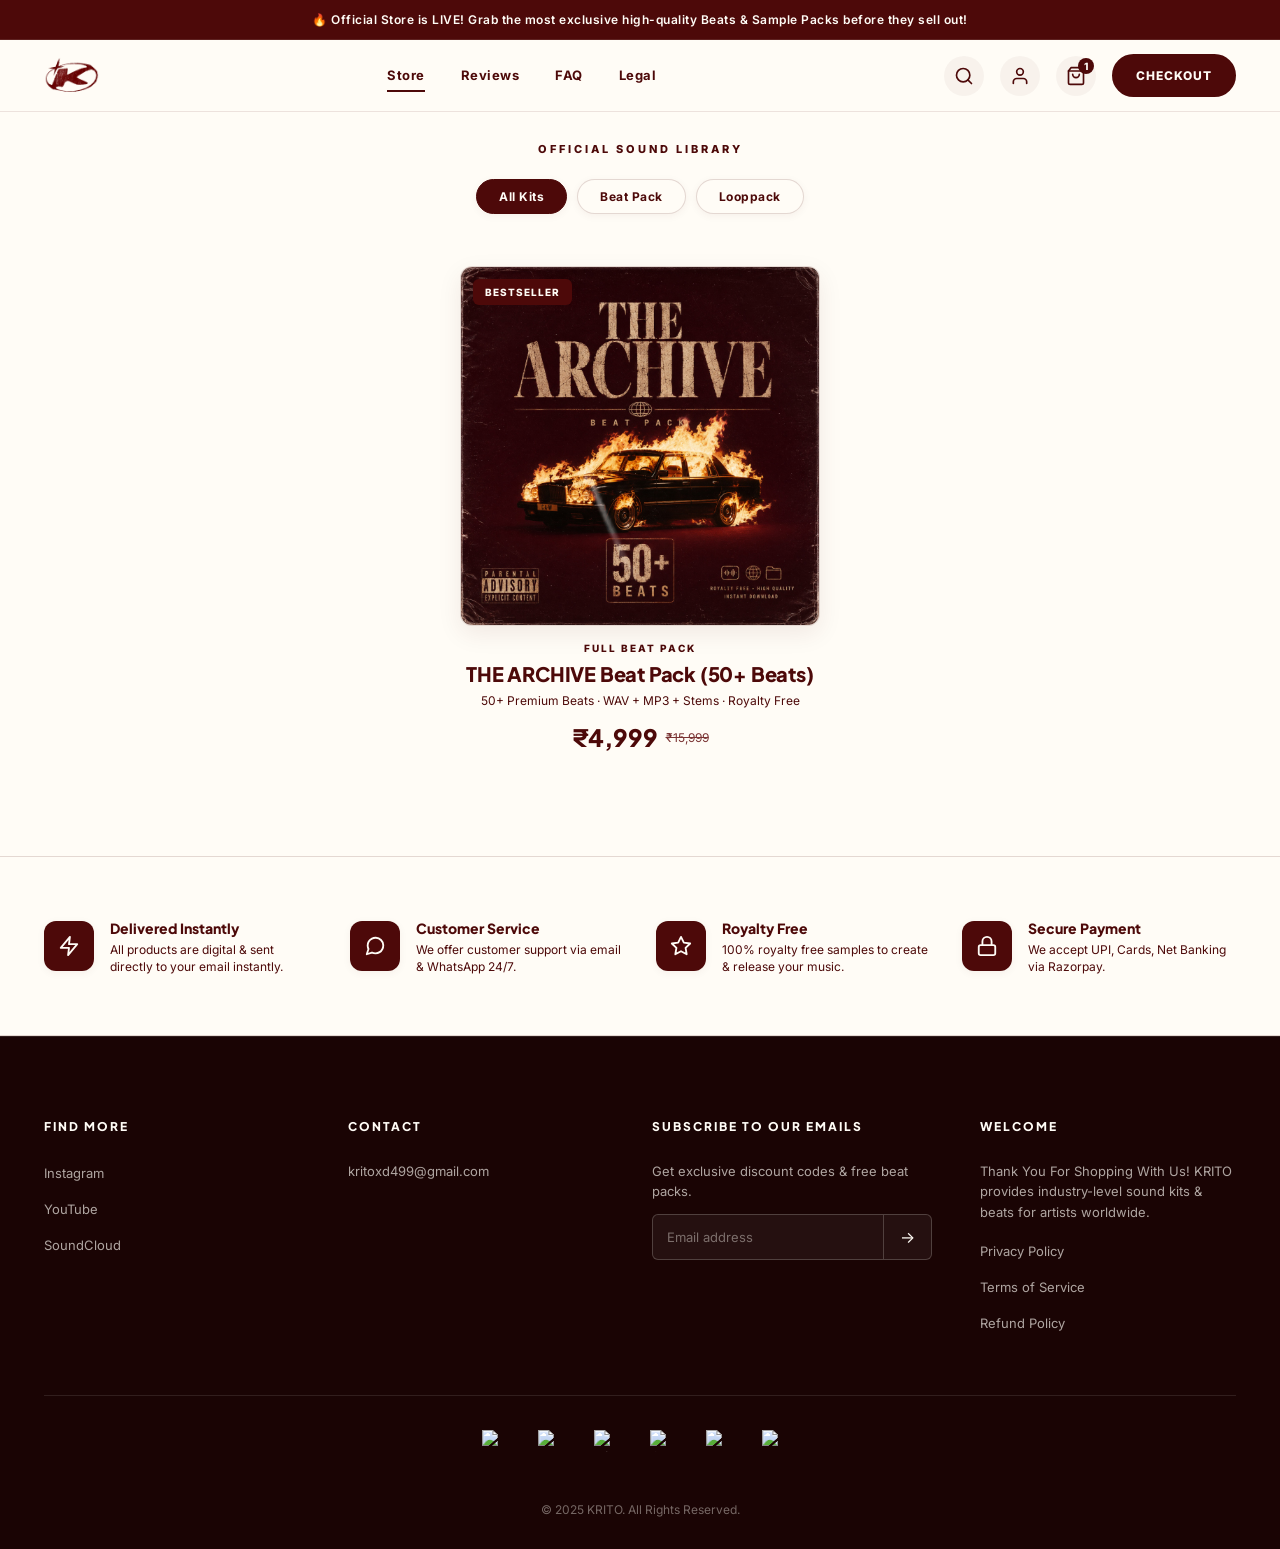
==== index.html @ 9d3ecb0d "fix" ====
﻿<!DOCTYPE html>
<html lang="en">
<head>
<meta charset="UTF-8">
<meta name="viewport" content="width=device-width, initial-scale=1.0">
<title>KRITO — Official Beat & Sample Pack Store</title>
<meta name="description" content="Official KRITO Beat Store. Premium beat bundles, Punjabi trap melody packs, Dholki percussion kits, and drill loops. Instant email delivery.">
<meta name="keywords" content="KRITO, beat store, beat pack, Punjabi trap pack, Dholki kit, drill loops, buy beats online">

<!-- Fonts: Playfair Display + Inter -->
<link rel="preconnect" href="https://fonts.googleapis.com">
<link rel="preconnect" href="https://fonts.gstatic.com" crossorigin>
<link href="https://fonts.googleapis.com/css2?family=Inter:wght@400;500;600;700;800&family=Plus+Jakarta+Sans:wght@400;500;600;700;800&display=swap" rel="stylesheet">

<link rel="icon" type="image/png" href="img/favicon.png">
<link rel="stylesheet" href="styles.css?v=prodpage1">
</head>
<body>



<!-- ANNOUNCEMENT BAR -->
<div class="announcement-bar">
  🔥 Official Store is LIVE! Grab the most exclusive high-quality Beats & Sample Packs before they sell out!
</div>

<!-- STORE HEADER / NAVBAR -->
<header class="store-header">
  <div class="container">
    <div class="header-inner">
      <a href="index.html" class="store-logo"><img src="img/logo.png" alt="KRITO Logo" style="height: 55px; width: auto; display: block;"></a>

      <nav class="store-nav">
        <a href="index.html" class="active">Store</a>
        <a href="reviews.html">Reviews</a>
        <a href="faq.html">FAQ</a>
        <a href="privacy-policy.html">Legal</a>
      </nav>

      <div class="header-actions">
        <a href="search.html" class="header-action-btn" title="Search Store">
          <svg width="20" height="20" viewBox="0 0 24 24" fill="none" stroke="currentColor" stroke-width="2" stroke-linecap="round" stroke-linejoin="round"><circle cx="11" cy="11" r="8"/><line x1="21" y1="21" x2="16.65" y2="16.65"/></svg>
        </a>
        <a href="reviews.html" class="header-action-btn" title="Account / Reviews">
          <svg width="20" height="20" viewBox="0 0 24 24" fill="none" stroke="currentColor" stroke-width="2" stroke-linecap="round" stroke-linejoin="round"><path d="M20 21v-2a4 4 0 0 0-4-4H8a4 4 0 0 0-4 4v2"/><circle cx="12" cy="7" r="4"/></svg>
        </a>
        <a href="index.html#BUY_LINK" class="header-action-btn" title="Cart">
          <svg width="20" height="20" viewBox="0 0 24 24" fill="none" stroke="currentColor" stroke-width="2" stroke-linecap="round" stroke-linejoin="round"><path d="M6 2L3 6v14a2 2 0 0 0 2 2h14a2 2 0 0 0 2-2V6l-3-4z"/><line x1="3" y1="6" x2="21" y2="6"/><path d="M16 10a4 4 0 0 1-8 0"/></svg>
          <span class="cart-count">1</span>
        </a>
        <a href="checkout.html" class="btn-checkout">Checkout</a>
      </div>

      <div class="hamburger" id="hamburgerBtn">
        <span></span><span></span><span></span>
      </div>
    </div>
  </div>
</header>

<!-- MOBILE MENU -->
<div class="mobile-overlay" id="mobileOverlay"></div>
<div class="mobile-menu" id="mobileMenu">
  <a href="index.html">Store</a>
  <a href="reviews.html">Reviews</a>
  <a href="faq.html">FAQ</a>
  <a href="privacy-policy.html">Legal</a>
  <a href="index.html#BUY_LINK" class="btn-checkout" style="display:inline-block;margin-top:20px;text-align:center;">Checkout</a>
</div>

<!-- STORE HERO BANNER -->
<section class="store-hero">
  <div class="container">
    <span class="hero-tag">Official Sound Library</span>

    <!-- Category Filter Pills -->
    <div class="filter-pills">
      <button class="pill-btn active" onclick="filterCategory('all')">All Kits</button>
      <button class="pill-btn" onclick="filterCategory('bundles')">Beat Pack</button>
      <button class="pill-btn" onclick="filterCategory('trap')">Looppack</button>
    </div>
  </div>
</section>

<!-- PRODUCT STORE GRID -->
<section class="store-section">
  <div class="container">
    <div class="product-grid" id="productGrid" style="display:flex; justify-content:center;">

      <!-- PRODUCT 1 (THE ARCHIVE BEAT PACK ONLY) -->
      <div class="product-card" data-cat="bundles" onclick="window.location.href='product.html?id=p1'" style="max-width: 360px; width: 100%;">
        <div class="card-image-wrap">
          <img src="img/beats/beat-b1.png?v=archive1" alt="THE ARCHIVE Beat Pack (50+ Beats)" width="360" height="360">
          <span class="card-badge">BESTSELLER</span>
          <div class="card-overlay">
            <a href="product.html?id=p1" class="btn-quick-buy">View Pack — ₹4,999</a>
          </div>
        </div>
        <div class="card-content">
          <span class="card-genre">Full Beat Pack</span>
          <h3 class="card-title" style="font-size: 1.25rem;">THE ARCHIVE Beat Pack (50+ Beats)</h3>
          <div class="card-meta">50+ Premium Beats · WAV + MP3 + Stems · Royalty Free</div>
          <div class="card-footer">
            <div class="card-price">
              <span class="price-now" style="font-size: 1.5rem;">₹4,999</span>
              <span class="price-old">₹15,999</span>
            </div>
          </div>
        </div>
      </div>

    </div>
  </div>
</section>

<!-- TRUST SIGNALS BAR -->
<section class="trust-bar">
  <div class="container">
    <div class="trust-grid">
      <div class="trust-card">
        <div class="trust-icon-box">
          <svg width="22" height="22" viewBox="0 0 24 24" fill="none" stroke="currentColor" stroke-width="2" stroke-linecap="round" stroke-linejoin="round"><path d="M13 2L3 14h9l-1 8 10-12h-9l1-8z"/></svg>
        </div>
        <div class="trust-info">
          <h4>Delivered Instantly</h4>
          <p>All products are digital &amp; sent directly to your email instantly.</p>
        </div>
      </div>

      <div class="trust-card">
        <div class="trust-icon-box">
          <svg width="22" height="22" viewBox="0 0 24 24" fill="none" stroke="currentColor" stroke-width="2" stroke-linecap="round" stroke-linejoin="round"><path d="M21 11.5a8.38 8.38 0 0 1-.9 3.8 8.5 8.5 0 0 1-7.6 4.7 8.38 8.38 0 0 1-3.8-.9L3 21l1.9-5.7a8.38 8.38 0 0 1-.9-3.8 8.5 8.5 0 0 1 4.7-7.6 8.38 8.38 0 0 1 3.8-.9h.5a8.48 8.48 0 0 1 8 8v.5z"/></svg>
        </div>
        <div class="trust-info">
          <h4>Customer Service</h4>
          <p>We offer customer support via email &amp; WhatsApp 24/7.</p>
        </div>
      </div>

      <div class="trust-card">
        <div class="trust-icon-box">
          <svg width="22" height="22" viewBox="0 0 24 24" fill="none" stroke="currentColor" stroke-width="2" stroke-linecap="round" stroke-linejoin="round"><polygon points="12 2 15.09 8.26 22 9.27 17 14.14 18.18 21.02 12 17.77 5.82 21.02 7 14.14 2 9.27 8.91 8.26 12 2"/></svg>
        </div>
        <div class="trust-info">
          <h4>Royalty Free</h4>
          <p>100% royalty free samples to create &amp; release your music.</p>
        </div>
      </div>

      <div class="trust-card">
        <div class="trust-icon-box">
          <svg width="22" height="22" viewBox="0 0 24 24" fill="none" stroke="currentColor" stroke-width="2" stroke-linecap="round" stroke-linejoin="round"><rect x="3" y="11" width="18" height="11" rx="2" ry="2"/><path d="M7 11V7a5 5 0 0 1 10 0v4"/></svg>
        </div>
        <div class="trust-info">
          <h4>Secure Payment</h4>
          <p>We accept UPI, Cards, Net Banking via Razorpay.</p>
        </div>
      </div>
    </div>
  </div>
</section>

<!-- STORE FOOTER -->
<footer class="store-footer">
  <div class="container">
    <div class="footer-columns">
      
      <!-- COL 1: FIND MORE -->
      <div class="footer-col">
        <h4 class="footer-col-title">FIND MORE</h4>
        <ul>
          <li><a href="https://www.instagram.com/krito.mp3/" target="_blank" rel="noopener">Instagram</a></li>
          <li><a href="https://www.youtube.com/@prodkrito" target="_blank" rel="noopener">YouTube</a></li>
          <li><a href="https://soundcloud.com/kritobeats1313" target="_blank" rel="noopener">SoundCloud</a></li>
        </ul>
      </div>

      <!-- COL 2: CONTACT -->
      <div class="footer-col">
        <h4 class="footer-col-title">CONTACT</h4>
        <p class="footer-text"><a href="mailto:kritoxd499@gmail.com">kritoxd499@gmail.com</a></p>
      </div>

      <!-- COL 3: SUBSCRIBE TO OUR EMAILS -->
      <div class="footer-col">
        <h4 class="footer-col-title">SUBSCRIBE TO OUR EMAILS</h4>
        <p class="footer-text" style="margin-bottom:12px;">Get exclusive discount codes &amp; free beat packs.</p>
        <form onsubmit="alert('Thank you for subscribing!'); return false;">
          <div class="footer-newsletter-box">
            <input type="email" placeholder="Email address" required>
            <button type="submit">→</button>
          </div>
        </form>
      </div>

      <!-- COL 4: WELCOME -->
      <div class="footer-col">
        <h4 class="footer-col-title">WELCOME</h4>
        <p class="footer-text" style="margin-bottom:16px;">Thank You For Shopping With Us! KRITO provides industry-level sound kits &amp; beats for artists worldwide.</p>
        <ul>
          <li><a href="privacy-policy.html">Privacy Policy</a></li>
          <li><a href="terms.html">Terms of Service</a></li>
          <li><a href="refund-policy.html">Refund Policy</a></li>
        </ul>
      </div>

    </div>

    <!-- BOTTOM BAR -->
    <div class="footer-bottom-bar">
            <div class="payment-badges">
        <img src="https://upload.wikimedia.org/wikipedia/commons/f/fa/American_Express_logo_%282018%29.svg" alt="Amex" class="pay-icon">
        <img src="https://upload.wikimedia.org/wikipedia/commons/b/b0/Apple_Pay_logo.svg" alt="Apple Pay" class="pay-icon">
        <img src="https://upload.wikimedia.org/wikipedia/commons/5/57/Discover_Card_logo.svg" alt="Discover" class="pay-icon">
        <img src="https://upload.wikimedia.org/wikipedia/commons/f/f2/Google_Pay_Logo.svg" alt="Google Pay" class="pay-icon">
        <img src="https://upload.wikimedia.org/wikipedia/commons/2/2a/Mastercard-logo.svg" alt="Mastercard" class="pay-icon">
        <img src="https://upload.wikimedia.org/wikipedia/commons/b/b5/PayPal.svg" alt="PayPal" class="pay-icon">
      </div>
      <p class="footer-copyright">&copy; 2025 KRITO. All Rights Reserved.</p>
    </div>
  </div>
</footer>

<script>


// Category Filtering
function filterCategory(cat) {
  var btns = document.querySelectorAll('.pill-btn');
  btns.forEach(function(b) { b.classList.remove('active'); });
  event.target.classList.add('active');

  var cards = document.querySelectorAll('.product-card');
  cards.forEach(function(card) {
    if (cat === 'all' || card.getAttribute('data-cat') === cat) {
      card.style.display = 'flex';
    } else {
      card.style.display = 'none';
    }
  });
}

// Mobile menu
var hbg = document.getElementById('hamburgerBtn');
var menu = document.getElementById('mobileMenu');
var overlay = document.getElementById('mobileOverlay');
function closeMenu() {
  if (hbg) hbg.classList.remove('open');
  if (menu) menu.classList.remove('show');
  if (overlay) overlay.classList.remove('show');
}
if (hbg) hbg.addEventListener('click', function() {
  hbg.classList.toggle('open');
  if (menu) menu.classList.toggle('show');
  if (overlay) overlay.classList.toggle('show');
});
if (overlay) overlay.addEventListener('click', closeMenu);
document.querySelectorAll('.mobile-menu a').forEach(function(a) { a.addEventListener('click', closeMenu); });
</script>

<!-- GLOBAL AMAZON/SHOPIFY SLIDE-OVER CART DRAWER -->
<div class="cart-drawer-backdrop" id="cartDrawerBackdrop" onclick="closeCartDrawer(event)">
  <div class="cart-drawer-panel" onclick="event.stopPropagation()">
    
    <!-- HEADER -->
    <div class="cart-drawer-header">
      <div class="cart-drawer-title">
        <span>Your Shopping Cart</span>
        <span class="cart-drawer-count-badge" id="cartDrawerBadge">1 item</span>
      </div>
      <button class="cart-drawer-close-btn" onclick="closeCartDrawer()">&times;</button>
    </div>

    <!-- FREE SHIPPING PROGRESS BAR -->
    <div class="cart-free-shipping-bar">
      <span class="shipping-icon">⚡</span>
      <span>You qualify for <strong>FREE Instant Email Delivery</strong>!</span>
    </div>

    <!-- CART ITEMS LIST CONTAINER -->
    <div class="cart-drawer-body" id="cartDrawerItems">
      <!-- DYNAMICALLY RENDERED BY CART.JS -->
    </div>

    <!-- FOOTER WITH SUBTOTAL & CHECKOUT -->
    <div class="cart-drawer-footer">
      <div class="cart-subtotal-row">
        <span>Subtotal</span>
        <span class="cart-subtotal-price" id="cartDrawerSubtotal">₹4,999</span>
      </div>
      <p class="cart-tax-note">Taxes &amp; instant email download included at checkout.</p>
      
      <a href="checkout.html" class="btn-cart-drawer-checkout">
        <span>Proceed to Checkout</span>
        <span id="cartDrawerCheckoutTotal">₹4,999</span>
      </a>

      <button class="btn-cart-drawer-continue" onclick="closeCartDrawer()">Continue Shopping</button>
    </div>

  </div>
</div>

<!-- TOAST NOTIFICATION -->
<div class="cart-toast" id="cartToast">
  <div class="toast-content">
    <svg width="20" height="20" viewBox="0 0 24 24" fill="none" stroke="currentColor" stroke-width="2.5"><polyline points="20 6 9 17 4 12"/></svg>
    <div class="toast-text">
      <strong id="toastTitle">Added to Cart!</strong>
      <span id="toastSub">KRITO Ultimate Beat Bundle 2026</span>
    </div>
  </div>
</div>

<script src="cart.js"></script>

<!-- GLOBAL AMAZON/SONIX LIVE SEARCH OVERLAY MODAL -->
<div class="search-overlay-backdrop" id="searchOverlayBackdrop" onclick="closeSearchOverlay(event)">
  <div class="search-modal-container" onclick="event.stopPropagation()">
    
    <!-- SEARCH HEADER BAR -->
    <div class="search-modal-header">
      <div class="search-input-wrapper">
        <svg class="search-input-icon" width="22" height="22" viewBox="0 0 24 24" fill="none" stroke="currentColor" stroke-width="2.5"><circle cx="11" cy="11" r="8"/><path d="m21 21-4.35-4.35"/></svg>
        <input type="text" id="searchInputField" class="search-input-field" placeholder="Search beat bundles, melody loops, trap, drill, dholki..." oninput="performSearch(this.value)" autocomplete="off">
        <span class="search-kb-shortcut">ESC</span>
      </div>
      <button type="button" class="search-close-btn" onclick="closeSearchOverlay()">&times;</button>
    </div>

    <!-- POPULAR TRENDING SEARCH CHIPS -->
    <div class="search-trending-bar">
      <span class="trending-label">Popular Searches:</span>
      <div class="trending-chips">
        <button type="button" class="trending-chip" onclick="setSearchQuery('Bundle')">🔥 Ultimate Bundle</button>
        <button type="button" class="trending-chip" onclick="setSearchQuery('Trap')">Punjabi Trap</button>
        <button type="button" class="trending-chip" onclick="setSearchQuery('Dholki')">Desi Dholki</button>
        <button type="button" class="trending-chip" onclick="setSearchQuery('Drill')">Dark Drill</button>
        <button type="button" class="trending-chip" onclick="setSearchQuery('Vocal')">R&amp;B Vocals</button>
      </div>
    </div>

    <!-- RESULTS LIST CONTAINER -->
    <div class="search-modal-body">
      <div class="search-results-grid" id="searchResultsGrid">
        <!-- RENDERED BY SEARCH.JS -->
      </div>
    </div>

  </div>
</div>

<script src="search.js"></script>
</body>
</html>
---- styles.css ----
/* ============================================================
   KRITO STOREFRONT — Premium Cherry & Cream Design System
   Primary Palette:
   CHERRY: #4D0909
   CREAM:  #FFFCF6
   ============================================================ */

:root {
  --cherry: #4D0909;
  --cherry-dark: #330505;
  --cherry-deep: #1A0404;
  --cherry-medium: #6B1A1A;
  --cherry-light: #8B2C2C;
  --cherry-soft: rgba(77, 9, 9, 0.06);
  --cherry-border: rgba(77, 9, 9, 0.15);
  
  --cream: #FFFCF6;
  --cream-card: #FFFCF6;
  --cream-dark: #FFFCF6;
  --cream-darker: #FFFCF6;
  
  --text-main: #4D0909;
  --text-body: #4D0909;
  --text-sub: #4D0909;
  --text-muted: #7A3333;
  
  --border: rgba(77, 9, 9, 0.15);
  --border-light: rgba(77, 9, 9, 0.1);
  
  --success: #2D6A4F;
  --gold: #D4A853;
  
  --font-heading: 'Plus Jakarta Sans', -apple-system, BlinkMacSystemFont, sans-serif;
  --font-body: 'Inter', -apple-system, BlinkMacSystemFont, sans-serif;
  
  --transition: 0.3s cubic-bezier(0.4, 0, 0.2, 1);
  --shadow-sm: 0 2px 8px rgba(77, 9, 9, 0.05);
  --shadow-md: 0 8px 24px rgba(77, 9, 9, 0.08);
  --shadow-lg: 0 16px 40px rgba(77, 9, 9, 0.12);
  
  --radius-sm: 6px;
  --radius-md: 12px;
  --radius-lg: 20px;
}

/* Reset */
*, *::before, *::after {
  margin: 0;
  padding: 0;
  box-sizing: border-box;
}

html {
  scroll-behavior: smooth;
  -webkit-text-size-adjust: 100%;
}

body {
  background-color: var(--cream) !important;
  color: var(--text-body);
  font-family: var(--font-body);
  font-size: 15px;
  line-height: 1.6;
  overflow-x: hidden;
  -webkit-font-smoothing: antialiased;
}



a {
  text-decoration: none;
  color: inherit;
  transition: all var(--transition);
}

img {
  max-width: 100%;
  height: auto;
  display: block;
}

button {
  font-family: var(--font-body);
  cursor: pointer;
  border: none;
  background: none;
  color: inherit;
}

ul { list-style: none; }

::selection {
  background: var(--cherry);
  color: var(--cream);
}

::-webkit-scrollbar { width: 6px; }
::-webkit-scrollbar-track { background: var(--cream); }
::-webkit-scrollbar-thumb { background: var(--cherry); border-radius: 3px; }

/* Layout Container */
.container {
  max-width: 1240px;
  margin: 0 auto;
  padding: 0 24px;
}

.container-sm {
  max-width: 860px;
  margin: 0 auto;
  padding: 0 24px;
}

/* ============================================================
   ANNOUNCEMENT BAR (Cherry #4D0909)
   ============================================================ */
.announcement-bar {
  background: var(--cherry);
  color: var(--cream);
  text-align: center;
  padding: 10px 20px;
  font-size: 12px;
  font-weight: 600;
  letter-spacing: 0.5px;
  border-bottom: 1px solid rgba(255, 252, 246, 0.1);
}

.announcement-bar .code {
  background: rgba(255, 252, 246, 0.15);
  padding: 2px 8px;
  border-radius: 4px;
  font-weight: 800;
  letter-spacing: 1px;
}

/* ============================================================
   STORE HEADER / NAVBAR (Cream #FFFCF6)
   ============================================================ */
.store-header {
  position: sticky;
  top: 0;
  z-index: 1000;
  background: rgba(255, 252, 246, 0.94);
  backdrop-filter: blur(20px);
  -webkit-backdrop-filter: blur(20px);
  border-bottom: 1px solid var(--border-light);
  padding: 8px 0;
}

.header-inner {
  display: flex;
  align-items: center;
  justify-content: space-between;
}

.store-logo {
  font-family: var(--font-heading);
  font-size: 1.8rem;
  font-weight: 800;
  color: var(--cherry);
  letter-spacing: 2px;
  text-transform: none;
  display: flex;
  align-items: center;
  gap: 6px;
}

.store-logo .dot {
  width: 8px;
  height: 8px;
  border-radius: 50%;
  background: var(--cherry);
}

.store-nav {
  display: flex;
  align-items: center;
  gap: 36px;
}

.store-nav a {
  font-size: 13px;
  font-weight: 700;
  letter-spacing: 0.5px;
  color: var(--text-sub);
  position: relative;
  padding: 4px 0;
}

.store-nav a:hover,
.store-nav a.active {
  color: var(--cherry);
}

.store-nav a.active::after {
  content: '';
  position: absolute;
  bottom: -2px;
  left: 0;
  width: 100%;
  height: 2px;
  background: var(--cherry);
}

.header-actions {
  display: flex;
  align-items: center;
  gap: 16px;
}

.header-action-btn {
  width: 40px;
  height: 40px;
  border-radius: 50%;
  display: flex;
  align-items: center;
  justify-content: center;
  color: var(--cherry);
  transition: all var(--transition);
  position: relative;
  background: rgba(77, 9, 9, 0.04);
}

.header-action-btn:hover {
  background: var(--cherry);
  color: var(--cream);
}

.cart-count {
  position: absolute;
  top: 2px;
  right: 2px;
  background: var(--cherry);
  color: var(--cream);
  font-size: 10px;
  font-weight: 800;
  width: 16px;
  height: 16px;
  border-radius: 50%;
  display: flex;
  align-items: center;
  justify-content: center;
}

.btn-checkout {
  padding: 10px 22px;
  background: var(--cherry);
  color: var(--cream);
  font-size: 12px;
  font-weight: 800;
  letter-spacing: 1px;
  text-transform: uppercase;
  border-radius: 100px;
  border: 2px solid var(--cherry);
  transition: all var(--transition);
}

.btn-checkout:hover {
  background: transparent;
  color: var(--cherry);
}

/* Mobile hamburger */
.hamburger {
  display: none;
  flex-direction: column;
  gap: 5px;
  cursor: pointer;
}

.hamburger span {
  display: block;
  width: 22px;
  height: 2px;
  background: var(--cherry);
  border-radius: 2px;
}

/* Mobile menu */
.mobile-menu {
  position: fixed;
  top: 0;
  right: -100%;
  width: 280px;
  height: 100vh;
  background: var(--cream);
  border-left: 1px solid var(--border);
  z-index: 999;
  padding: 100px 32px;
  transition: right 0.4s cubic-bezier(0.16, 1, 0.3, 1);
}

.mobile-menu.show { right: 0; }

.mobile-menu a {
  display: block;
  font-family: var(--font-heading);
  font-size: 1.4rem;
  font-weight: 800;
  color: var(--cherry);
  margin-bottom: 24px;
}

.mobile-overlay {
  position: fixed;
  inset: 0;
  background: rgba(77, 9, 9, 0.25);
  backdrop-filter: blur(4px);
  z-index: 998;
  opacity: 0;
  visibility: hidden;
  transition: all var(--transition);
}

.mobile-overlay.show { opacity: 1; visibility: visible; }

/* ============================================================
   STORE HERO BANNER
   ============================================================ */
.store-hero {
  padding: 24px 0 12px;
  text-align: center;
  background: var(--cream);
  position: relative;
}

.hero-tag {
  display: inline-block;
  font-size: 11px;
  font-weight: 800;
  letter-spacing: 3px;
  text-transform: uppercase;
  color: var(--cherry);
  margin-bottom: 8px;
}

.store-hero h1 {
  font-family: var(--font-heading);
  font-size: clamp(2.4rem, 4.5vw, 3.6rem);
  font-weight: 800;
  color: var(--cherry);
  letter-spacing: -0.5px;
  margin-bottom: 14px;
}

.store-hero p {
  color: var(--text-sub);
  font-size: 16px;
  max-width: 520px;
  margin: 0 auto;
  line-height: 1.7;
}

/* Category Filter Pills */
.payment-badges {
  display: flex;
  gap: 12px;
  justify-content: center;
  flex-wrap: wrap;
  margin-bottom: 24px;
}
.pay-icon {
  height: 30px !important;
  width: 48px !important;
  max-width: 48px !important;
  max-height: 30px !important;
  background: var(--white) !important;
  padding: 4px 6px !important;
  border-radius: 5px !important;
  object-fit: contain !important;
  box-sizing: border-box !important;
  display: block !important;
}

.filter-pills {
  display: flex;
  align-items: center;
  justify-content: center;
  gap: 10px;
  flex-wrap: wrap;
  margin-top: 12px;
}

.pill-btn {
  padding: 9px 22px;
  border-radius: 100px;
  font-size: 12px;
  font-weight: 700;
  letter-spacing: 0.5px;
  color: var(--cherry);
  background: var(--cream);
  border: 1.5px solid var(--border);
  box-shadow: var(--shadow-sm);
  transition: all var(--transition);
}

.pill-btn:hover,
.pill-btn.active {
  color: var(--cream);
  background: var(--cherry);
  border-color: var(--cherry);
}

/* ============================================================
   MINIMALIST SQUARE PRODUCT STORE GRID (SONIX / VIKRAM PRO STYLE)
   ============================================================ */
.store-section {
  padding: 40px 0 100px;
  background: var(--cream);
}

.product-grid {
  display: grid;
  grid-template-columns: repeat(auto-fill, minmax(260px, 1fr));
  gap: 40px 28px;
}

/* Square Minimal Card without container boxes */
.product-card {
  background: transparent !important;
  border: none !important;
  box-shadow: none !important;
  border-radius: 0 !important;
  padding: 0 !important;
  display: flex;
  flex-direction: column;
  align-items: center;
  text-align: center;
  cursor: pointer;
  transition: transform var(--transition);
}

.product-card:hover {
  transform: translateY(-6px);
  border: none !important;
  box-shadow: none !important;
}

.card-image-wrap {
  position: relative;
  width: 100%;
  aspect-ratio: 1 / 1 !important;
  border-radius: 12px !important;
  overflow: hidden;
  box-shadow: 0 8px 24px rgba(77, 9, 9, 0.08);
  border: 1px solid var(--border);
  background: var(--cream-dark);
  margin-bottom: 14px;
}

.card-image-wrap img {
  width: 100%;
  height: 100%;
  object-fit: cover;
  transition: transform 0.5s cubic-bezier(0.16, 1, 0.3, 1);
}

.product-card:hover .card-image-wrap img {
  transform: scale(1.06);
}

.card-badge {
  position: absolute;
  top: 12px;
  left: 12px;
  background: var(--cherry);
  color: var(--cream);
  font-size: 10px;
  font-weight: 800;
  letter-spacing: 1px;
  text-transform: uppercase;
  padding: 5px 12px;
  border-radius: var(--radius-sm);
  z-index: 2;
  box-shadow: var(--shadow-sm);
}

.card-overlay {
  position: absolute;
  inset: 0;
  background: rgba(77, 9, 9, 0.65);
  backdrop-filter: blur(4px);
  display: flex;
  align-items: center;
  justify-content: center;
  opacity: 0;
  transition: opacity var(--transition);
  z-index: 3;
}

.product-card:hover .card-overlay {
  opacity: 1;
}

.btn-quick-buy {
  padding: 12px 24px;
  background: var(--cream);
  color: var(--cherry);
  font-size: 11px;
  font-weight: 800;
  letter-spacing: 1px;
  text-transform: uppercase;
  border-radius: 100px;
  box-shadow: var(--shadow-md);
  transition: transform var(--transition);
}

.btn-quick-buy:hover {
  transform: scale(1.05);
}

/* Card Text Content Centered Below Image */
.card-content {
  padding: 0 !important;
  background: transparent !important;
  display: flex;
  flex-direction: column;
  align-items: center;
  text-align: center;
  width: 100%;
}

.card-genre {
  font-size: 10px;
  font-weight: 800;
  letter-spacing: 2px;
  text-transform: uppercase;
  color: var(--cherry);
  margin-bottom: 4px;
}

.card-title {
  font-family: var(--font-heading);
  font-size: 16px;
  font-weight: 800;
  color: var(--text-body);
  line-height: 1.35;
  margin-bottom: 4px;
  text-align: center;
  letter-spacing: -0.2px;
}

.card-meta {
  font-size: 12px;
  color: var(--text-sub);
  margin-bottom: 8px;
  text-align: center;
}

.card-footer {
  margin-top: 0 !important;
  padding-top: 0 !important;
  border-top: none !important;
  display: flex;
  align-items: center;
  justify-content: center;
  width: 100%;
  background: transparent !important;
}

.card-price {
  display: flex;
  align-items: center;
  justify-content: center;
  gap: 8px;
}

.card-price .price-now {
  font-family: var(--font-heading);
  font-size: 1.25rem;
  font-weight: 800;
  color: var(--cherry);
}

.card-price .price-old {
  font-size: 12px;
  color: var(--text-muted);
  text-decoration: line-through;
}

.btn-card-buy {
  display: none !important;
}

/* ============================================================
   TRUST SIGNALS BAR (Cream Dark #F7EFDF)
   ============================================================ */
.trust-bar {
  padding: 60px 0;
  background: var(--cream-dark);
  border-top: 1px solid var(--border);
  border-bottom: 1px solid var(--border);
}

.trust-grid {
  display: grid;
  grid-template-columns: repeat(4, 1fr);
  gap: 32px;
}

.trust-card {
  display: flex;
  align-items: center;
  gap: 16px;
}

.trust-icon-box {
  width: 50px;
  height: 50px;
  border-radius: var(--radius-md);
  background: var(--cherry);
  color: var(--cream);
  display: flex;
  align-items: center;
  justify-content: center;
  flex-shrink: 0;
  box-shadow: var(--shadow-sm);
}

.trust-info h4 {
  font-family: var(--font-heading);
  font-size: 14px;
  font-weight: 800;
  color: var(--cherry);
  margin-bottom: 2px;
}

.trust-info p {
  font-size: 12px;
  color: var(--text-sub);
  line-height: 1.4;
}

/* ============================================================
   TESTIMONIALS SECTION (Used on reviews.html)
   ============================================================ */
.testimonials-section {
  padding: 80px 0;
  background: var(--cream);
}

.testimonial-grid {
  display: grid;
  grid-template-columns: repeat(auto-fill, minmax(320px, 1fr));
  gap: 28px;
}

.testimonial-card {
  background: var(--cream-card);
  border-radius: var(--radius-md);
  padding: 32px;
  border: 1px solid var(--border-light);
  box-shadow: var(--shadow-sm);
  transition: all var(--transition);
}

.testimonial-card:hover {
  transform: translateY(-6px);
  box-shadow: var(--shadow-lg);
  border-color: var(--border);
}

.testimonial-stars {
  color: var(--gold);
  font-size: 14px;
  letter-spacing: 2px;
  margin-bottom: 16px;
}

.testimonial-text {
  font-size: 14px;
  font-style: italic;
  color: var(--text-body);
  line-height: 1.8;
  margin-bottom: 24px;
}

.testimonial-author {
  display: flex;
  align-items: center;
  gap: 12px;
}

.testimonial-avatar {
  width: 44px;
  height: 44px;
  border-radius: 50%;
  overflow: hidden;
  flex-shrink: 0;
  border: 2px solid var(--border-light);
}

.testimonial-avatar img {
  width: 100%;
  height: 100%;
  object-fit: cover;
}

.testimonial-name {
  font-family: var(--font-heading);
  font-size: 14px;
  font-weight: 800;
  color: var(--cherry);
}

.testimonial-role {
  font-size: 12px;
  color: var(--text-muted);
}

/* ============================================================
   FAQ ACCORDION (Used on faq.html)
   ============================================================ */
.faq-section {
  padding: 80px 0;
  background: var(--cream);
}

.faq-list {
  max-width: 760px;
  margin: 0 auto;
  display: flex;
  flex-direction: column;
}

.faq-item {
  border-bottom: 1px solid var(--border);
}

.faq-question {
  width: 100%;
  display: flex;
  align-items: center;
  justify-content: space-between;
  gap: 16px;
  padding: 24px 0;
  font-family: var(--font-heading);
  font-size: 16px;
  font-weight: 800;
  color: var(--cherry);
  text-align: left;
  cursor: pointer;
  transition: color var(--transition);
}

.faq-question:hover {
  color: var(--cherry-medium);
}

.faq-icon {
  width: 28px;
  height: 28px;
  border-radius: 50%;
  border: 1.5px solid var(--border);
  display: flex;
  align-items: center;
  justify-content: center;
  flex-shrink: 0;
  transition: all var(--transition);
  color: var(--cherry);
}

.faq-item.open .faq-icon {
  background: var(--cherry);
  border-color: var(--cherry);
  color: var(--cream);
  transform: rotate(45deg);
}

.faq-answer {
  max-height: 0;
  overflow: hidden;
  transition: max-height 0.4s cubic-bezier(0.16, 1, 0.3, 1), padding 0.4s;
  padding: 0 0;
}

.faq-item.open .faq-answer {
  max-height: 300px;
  padding-bottom: 24px;
}

.faq-answer p {
  font-size: 14px;
  line-height: 1.8;
  color: var(--text-body);
}

/* ============================================================
   LEGAL PAGES STYLING
   ============================================================ */
.legal-page {
  padding: 120px 0 80px;
  min-height: 100vh;
  background: var(--cream);
}

.legal-page h1 {
  font-family: var(--font-heading);
  font-size: clamp(2.2rem, 4vw, 3.5rem);
  font-weight: 800;
  color: var(--cherry);
  margin-bottom: 8px;
}

.legal-page .last-updated {
  font-size: 13px;
  color: var(--text-muted);
  margin-bottom: 48px;
}

.legal-content h2 {
  font-family: var(--font-heading);
  font-size: 1.5rem;
  font-weight: 800;
  margin-top: 40px;
  margin-bottom: 16px;
  color: var(--cherry);
}

.legal-content h3 {
  font-family: var(--font-heading);
  font-size: 1.1rem;
  font-weight: 800;
  margin-top: 28px;
  margin-bottom: 12px;
  color: var(--cherry);
}

.legal-content p {
  margin-bottom: 16px;
  font-size: 15px;
  color: var(--text-body);
}

.legal-content ul {
  margin-bottom: 16px;
  padding-left: 24px;
}

.legal-content ul li {
  list-style: disc;
  font-size: 15px;
  color: var(--text-body);
  margin-bottom: 8px;
  line-height: 1.7;
}

.legal-content a {
  color: var(--cherry);
  text-decoration: underline;
  text-underline-offset: 2px;
}

/* ============================================================
   CTA BANNER (Cherry #4D0909)
   ============================================================ */
.cta-section {
  padding: 90px 0;
  background: var(--cherry);
  color: var(--cream);
  text-align: center;
}

.cta-section h2 {
  font-family: var(--font-heading);
  font-size: clamp(2rem, 4vw, 3.2rem);
  font-weight: 800;
  color: var(--cream);
  margin-bottom: 14px;
}

.cta-section p {
  color: rgba(255, 252, 246, 0.75);
  font-size: 16px;
  margin-bottom: 32px;
  max-width: 480px;
  margin-left: auto;
  margin-right: auto;
}

.btn-cta {
  display: inline-flex;
  align-items: center;
  gap: 10px;
  padding: 16px 38px;
  background: var(--cream);
  color: var(--cherry);
  font-size: 13px;
  font-weight: 800;
  letter-spacing: 1px;
  text-transform: uppercase;
  border-radius: 100px;
  transition: all var(--transition);
  box-shadow: var(--shadow-md);
}

.btn-cta:hover {
  background: var(--cream-card);
  transform: translateY(-2px);
  box-shadow: var(--shadow-lg);
}

/* ============================================================
   STORE FOOTER (Solid Cherry #4D0909 & Cream #FFFCF6)
   ============================================================ */
.store-footer {
  background: var(--cherry-deep);
  border-top: 1px solid rgba(255, 252, 246, 0.1);
  padding: 80px 0 30px;
  color: var(--cream);
}

.footer-columns {
  display: grid;
  grid-template-columns: repeat(4, 1fr);
  gap: 48px;
  padding-bottom: 60px;
  border-bottom: 1px solid rgba(255, 252, 246, 0.1);
}

.footer-col-title {
  font-family: var(--font-heading);
  font-size: 12px;
  font-weight: 800;
  letter-spacing: 2px;
  text-transform: uppercase;
  color: var(--cream);
  margin-bottom: 24px;
}

.footer-col ul {
  display: flex;
  flex-direction: column;
  gap: 12px;
}

.footer-col a {
  font-size: 13px;
  color: rgba(255, 252, 246, 0.65);
  transition: all var(--transition);
}

.footer-col a:hover {
  color: var(--cream);
  transform: translateX(4px);
  display: inline-block;
}

.footer-newsletter-box {
  display: flex;
  align-items: center;
  border: 1px solid rgba(255, 252, 246, 0.2);
  border-radius: var(--radius-sm);
  overflow: hidden;
  background: rgba(255, 252, 246, 0.05);
  margin-top: 8px;
}

.footer-newsletter-box input {
  flex: 1;
  padding: 12px 14px;
  background: transparent;
  border: none;
  color: var(--cream);
  font-size: 13px;
  font-family: var(--font-body);
  outline: none;
}

.footer-newsletter-box input::placeholder {
  color: rgba(255, 252, 246, 0.4);
}

.footer-newsletter-box button {
  padding: 12px 16px;
  background: transparent;
  color: var(--cream);
  font-size: 16px;
  border-left: 1px solid rgba(255, 252, 246, 0.2);
  transition: background var(--transition);
}

.footer-newsletter-box button:hover {
  background: var(--cherry-medium);
}

.footer-text {
  font-size: 13px;
  color: rgba(255, 252, 246, 0.65);
  line-height: 1.6;
}

/* Bottom Bar */
.footer-bottom-bar {
  padding-top: 30px;
  display: flex;
  flex-direction: column;
  align-items: center;
  gap: 20px;
}

.payment-badges {
  display: flex;
  align-items: center;
  gap: 8px;
}

.payment-badge {
  height: 24px;
  padding: 0 8px;
  background: var(--cream);
  border-radius: 3px;
  display: flex;
  align-items: center;
  justify-content: center;
  font-size: 9px;
  font-weight: 800;
  color: var(--cherry);
  letter-spacing: 0.5px;
}

.footer-copyright {
  font-size: 12px;
  color: rgba(255, 252, 246, 0.4);
}



/* ============================================================
   RESPONSIVE STYLES
   ============================================================ */
@media (max-width: 1024px) {
  .product-grid { grid-template-columns: repeat(3, 1fr); }
  .footer-columns { grid-template-columns: repeat(2, 1fr); gap: 40px; }
  .trust-grid { grid-template-columns: repeat(2, 1fr); }
}

@media (max-width: 768px) {
  .store-nav, .header-actions .btn-checkout { display: none; }
  .hamburger { display: flex; }
  .product-grid { grid-template-columns: repeat(2, 1fr); gap: 24px 16px; }
  .card-title { font-size: 14px; }
  .trust-grid { grid-template-columns: 1fr; gap: 24px; }
  .footer-columns { grid-template-columns: 1fr; gap: 32px; }
}

@media (max-width: 480px) {
  .product-grid { grid-template-columns: 1fr; }
  .cart-drawer-panel { max-width: 100%; }
}

/* ============================================================
   GLOBAL AMAZON / SHOPIFY SLIDE-OVER CART DRAWER & TOAST
   ============================================================ */
.cart-drawer-backdrop {
  position: fixed;
  inset: 0;
  background: rgba(26, 4, 4, 0.45);
  backdrop-filter: blur(8px);
  -webkit-backdrop-filter: blur(8px);
  z-index: 10000;
  opacity: 0;
  visibility: hidden;
  transition: all 0.35s cubic-bezier(0.16, 1, 0.3, 1);
}

.cart-drawer-backdrop.show {
  opacity: 1;
  visibility: visible;
}

.cart-drawer-panel {
  position: absolute;
  top: 0;
  right: -480px;
  width: 100%;
  max-width: 440px;
  height: 100vh;
  background: var(--cream);
  box-shadow: -10px 0 40px rgba(77, 9, 9, 0.15);
  display: flex;
  flex-direction: column;
  transition: right 0.4s cubic-bezier(0.16, 1, 0.3, 1);
}

.cart-drawer-backdrop.show .cart-drawer-panel {
  right: 0;
}

.cart-drawer-header {
  padding: 22px 28px;
  background: var(--cream-card);
  border-bottom: 1px solid var(--border-light);
  display: flex;
  align-items: center;
  justify-content: space-between;
}

.cart-drawer-title {
  font-family: var(--font-heading);
  font-size: 1.2rem;
  font-weight: 800;
  color: var(--cherry);
  display: flex;
  align-items: center;
  gap: 10px;
}

.cart-drawer-count-badge {
  background: var(--cherry-soft);
  color: var(--cherry);
  font-size: 12px;
  font-weight: 800;
  padding: 2px 10px;
  border-radius: 100px;
  border: 1px solid var(--cherry-border);
}

.cart-drawer-close-btn {
  font-size: 26px;
  color: var(--cherry);
  width: 36px;
  height: 36px;
  border-radius: 50%;
  display: flex;
  align-items: center;
  justify-content: center;
  transition: background var(--transition);
}

.cart-drawer-close-btn:hover {
  background: var(--cherry-soft);
}

.cart-free-shipping-bar {
  background: var(--cream-dark);
  border-bottom: 1px solid var(--border);
  padding: 10px 28px;
  font-size: 12px;
  color: var(--text-body);
  display: flex;
  align-items: center;
  gap: 8px;
}

.cart-drawer-body {
  flex: 1;
  overflow-y: auto;
  padding: 24px 28px;
}

.cart-drawer-item-row {
  display: flex;
  gap: 16px;
  padding-bottom: 20px;
  margin-bottom: 20px;
  border-bottom: 1px solid var(--border-light);
  align-items: flex-start;
}

.cart-item-thumb {
  width: 72px;
  height: 72px;
  border-radius: var(--radius-md);
  overflow: hidden;
  border: 1px solid var(--border);
  flex-shrink: 0;
  background: var(--cream-dark);
}

.cart-item-thumb img {
  width: 100%;
  height: 100%;
  object-fit: cover;
}

.cart-item-details {
  flex: 1;
}

.cart-item-genre {
  font-size: 10px;
  font-weight: 800;
  letter-spacing: 1.5px;
  text-transform: uppercase;
  color: var(--cherry);
}

.cart-item-title {
  font-family: var(--font-heading);
  font-size: 14px;
  font-weight: 800;
  color: var(--text-body);
  line-height: 1.3;
  margin: 2px 0 4px;
}

.cart-item-specs {
  font-size: 11px;
  color: var(--text-sub);
  margin-bottom: 10px;
}

.cart-item-controls {
  display: flex;
  align-items: center;
  gap: 14px;
}

.qty-selector {
  display: inline-flex;
  align-items: center;
  border: 1px solid var(--border);
  border-radius: 100px;
  overflow: hidden;
  background: var(--cream-card);
}

.qty-btn {
  width: 28px;
  height: 28px;
  display: flex;
  align-items: center;
  justify-content: center;
  font-size: 14px;
  font-weight: 800;
  color: var(--cherry);
  transition: background var(--transition);
}

.qty-btn:hover {
  background: var(--cherry-soft);
}

.qty-num {
  font-size: 12px;
  font-weight: 800;
  padding: 0 10px;
  color: var(--cherry);
}

.btn-remove-item {
  font-size: 11px;
  color: var(--text-muted);
  text-decoration: underline;
  cursor: pointer;
  transition: color var(--transition);
}

.btn-remove-item:hover {
  color: var(--cherry-light);
}

.cart-item-price-wrap {
  text-align: right;
}

.cart-item-price {
  font-family: var(--font-heading);
  font-size: 15px;
  font-weight: 800;
  color: var(--cherry);
}

/* Empty State */
.cart-empty-state {
  text-align: center;
  padding: 60px 20px;
  color: var(--text-sub);
}

.cart-empty-state svg {
  color: var(--cherry);
  margin-bottom: 16px;
  opacity: 0.5;
}

.cart-empty-state h3 {
  font-family: var(--font-heading);
  font-size: 1.2rem;
  color: var(--cherry);
  margin-bottom: 6px;
}

/* Drawer Footer */
.cart-drawer-footer {
  padding: 24px 28px;
  background: var(--cream-card);
  border-top: 1px solid var(--border);
}

.cart-subtotal-row {
  display: flex;
  justify-content: space-between;
  align-items: center;
  font-family: var(--font-heading);
  font-size: 1.15rem;
  font-weight: 800;
  color: var(--cherry);
  margin-bottom: 4px;
}

.cart-tax-note {
  font-size: 12px;
  color: var(--text-muted);
  margin-bottom: 18px;
}

.btn-cart-drawer-checkout {
  width: 100%;
  padding: 16px 24px;
  background: var(--cherry);
  color: var(--cream);
  font-family: var(--font-heading);
  font-size: 13px;
  font-weight: 800;
  letter-spacing: 1px;
  text-transform: uppercase;
  border-radius: 100px;
  display: flex;
  align-items: center;
  justify-content: space-between;
  box-shadow: var(--shadow-md);
  transition: all var(--transition);
  margin-bottom: 10px;
}

.btn-cart-drawer-checkout:hover {
  background: var(--cherry-dark);
  transform: translateY(-2px);
}

.btn-cart-drawer-continue {
  width: 100%;
  padding: 12px;
  background: transparent;
  color: var(--text-sub);
  font-size: 12px;
  font-weight: 700;
  text-align: center;
  transition: color var(--transition);
}

.btn-cart-drawer-continue:hover {
  color: var(--cherry);
}

/* Toast */
.cart-toast {
  position: fixed;
  bottom: 28px;
  right: 28px;
  background: var(--cherry);
  color: var(--cream);
  padding: 14px 22px;
  border-radius: var(--radius-md);
  box-shadow: var(--shadow-lg);
  z-index: 10001;
  transform: translateY(100px);
  opacity: 0;
  visibility: hidden;
  transition: all 0.4s cubic-bezier(0.16, 1, 0.3, 1);
  border: 1px solid rgba(255, 252, 246, 0.2);
}

.cart-toast.show {
  transform: translateY(0);
  opacity: 1;
  visibility: visible;
}

.toast-content {
  display: flex;
  align-items: center;
  gap: 12px;
}

.toast-content svg {
  color: var(--gold);
}

.toast-text strong {
  display: block;
  font-size: 13px;
  font-weight: 800;
}

.toast-text span {
  font-size: 12px;
  color: rgba(255, 252, 246, 0.8);
}

@keyframes badgePulse {
  0% { transform: scale(1); }
  50% { transform: scale(1.35); }
  100% { transform: scale(1); }
}

.badge-pulse {
  animation: badgePulse 0.4s ease-in-out;
}

/* ============================================================
   GLOBAL LIVE SEARCH OVERLAY MODAL
   ============================================================ */
.search-overlay-backdrop {
  position: fixed;
  inset: 0;
  background: rgba(26, 4, 4, 0.65);
  backdrop-filter: blur(12px);
  -webkit-backdrop-filter: blur(12px);
  z-index: 10002;
  opacity: 0;
  visibility: hidden;
  display: flex;
  justify-content: center;
  align-items: flex-start;
  padding: 40px 20px;
  transition: all 0.35s cubic-bezier(0.16, 1, 0.3, 1);
}

.search-overlay-backdrop.show {
  opacity: 1;
  visibility: visible;
}

.search-modal-container {
  width: 100%;
  max-width: 720px;
  background: var(--cream);
  border-radius: 20px;
  box-shadow: 0 24px 60px rgba(77, 9, 9, 0.3);
  border: 1px solid var(--cherry-border);
  overflow: hidden;
  transform: translateY(-20px) scale(0.98);
  transition: transform 0.35s cubic-bezier(0.16, 1, 0.3, 1);
  display: flex;
  flex-direction: column;
  max-height: 80vh;
}

.search-overlay-backdrop.show .search-modal-container {
  transform: translateY(0) scale(1);
}

.search-modal-header {
  padding: 18px 24px;
  background: var(--cream-card);
  border-bottom: 1px solid var(--border-light);
  display: flex;
  align-items: center;
  gap: 16px;
}

.search-input-wrapper {
  flex: 1;
  position: relative;
  display: flex;
  align-items: center;
}

.search-input-icon {
  position: absolute;
  left: 16px;
  color: var(--cherry);
  pointer-events: none;
}

.search-input-field {
  width: 100%;
  padding: 14px 60px 14px 48px;
  font-family: var(--font-body);
  font-size: 1rem;
  font-weight: 600;
  color: var(--cherry);
  background: var(--cream-dark);
  border: 1.5px solid var(--border);
  border-radius: 100px;
  outline: none;
  transition: all var(--transition);
}

.search-input-field:focus {
  border-color: var(--cherry);
  box-shadow: 0 0 0 3px rgba(77, 9, 9, 0.1);
  background: var(--cream);
}

.search-kb-shortcut {
  position: absolute;
  right: 16px;
  font-size: 11px;
  font-weight: 800;
  color: var(--text-muted);
  background: var(--cream);
  padding: 2px 8px;
  border-radius: 6px;
  border: 1px solid var(--border);
}

.search-close-btn {
  font-size: 28px;
  color: var(--cherry);
  width: 40px;
  height: 40px;
  border-radius: 50%;
  display: flex;
  align-items: center;
  justify-content: center;
  transition: background var(--transition);
}

.search-close-btn:hover {
  background: var(--cherry-soft);
}

.search-trending-bar {
  padding: 12px 24px;
  background: var(--cream-dark);
  border-bottom: 1px solid var(--border-light);
  display: flex;
  align-items: center;
  gap: 12px;
  flex-wrap: wrap;
}

.trending-label {
  font-size: 11px;
  font-weight: 800;
  text-transform: uppercase;
  letter-spacing: 1px;
  color: var(--text-muted);
}

.trending-chips {
  display: flex;
  gap: 8px;
  flex-wrap: wrap;
}

.trending-chip {
  padding: 4px 12px;
  font-size: 12px;
  font-weight: 700;
  color: var(--cherry);
  background: var(--cream-card);
  border: 1px solid var(--border);
  border-radius: 100px;
  transition: all var(--transition);
}

.trending-chip:hover {
  background: var(--cherry);
  color: var(--cream);
  border-color: var(--cherry);
}

.search-modal-body {
  padding: 20px 24px;
  overflow-y: auto;
  flex: 1;
}

.search-results-grid {
  display: flex;
  flex-direction: column;
  gap: 12px;
}

.search-result-card {
  display: flex;
  align-items: center;
  gap: 16px;
  padding: 12px 16px;
  background: var(--cream-card);
  border-radius: var(--radius-md);
  border: 1px solid var(--border-light);
  transition: all var(--transition);
  cursor: pointer;
}

.search-result-card:hover {
  background: var(--cream-dark);
  border-color: var(--cherry-border);
  transform: translateX(4px);
}

.search-thumb-wrap {
  width: 56px;
  height: 56px;
  border-radius: var(--radius-sm);
  overflow: hidden;
  position: relative;
  border: 1px solid var(--border);
  flex-shrink: 0;
}

.search-thumb-wrap img {
  width: 100%;
  height: 100%;
  object-fit: cover;
}

.search-badge {
  position: absolute;
  bottom: 2px;
  left: 2px;
  font-size: 8px;
  font-weight: 800;
  background: var(--cherry);
  color: var(--gold);
  padding: 1px 4px;
  border-radius: 3px;
}

.search-info {
  flex: 1;
}

.search-genre {
  font-size: 10px;
  font-weight: 800;
  letter-spacing: 1px;
  text-transform: uppercase;
  color: var(--cherry);
}

.search-title {
  font-family: var(--font-heading);
  font-size: 14px;
  font-weight: 800;
  color: var(--text-body);
  margin: 2px 0 4px;
}

.search-price-row {
  display: flex;
  align-items: center;
  gap: 8px;
}

.search-price-now {
  font-size: 14px;
  font-weight: 800;
  color: var(--cherry);
}

.search-price-old {
  font-size: 12px;
  color: var(--text-muted);
  text-decoration: line-through;
}

.btn-search-view {
  font-size: 12px;
  font-weight: 800;
  color: var(--cherry);
  padding: 8px 14px;
  border-radius: 100px;
  background: var(--cherry-soft);
  border: 1px solid var(--cherry-border);
  transition: all var(--transition);
}

.search-result-card:hover .btn-search-view {
  background: var(--cherry);
  color: var(--cream);
}

.search-empty-state {
  text-align: center;
  padding: 40px 20px;
  color: var(--text-sub);
}

.search-empty-state svg {
  color: var(--cherry);
  margin-bottom: 12px;
  opacity: 0.5;
}

.search-empty-state h3 {
  font-family: var(--font-heading);
  font-size: 1.1rem;
  color: var(--cherry);
  margin-bottom: 6px;
}

/* ============================================================
   STANDALONE SEARCH PAGE (search.html)
   ============================================================ */
.search-page-hero {
  padding: 40px 0 32px;
  background: var(--cream-dark);
  border-bottom: 1px solid var(--border);
  text-align: center;
  margin-bottom: 36px;
}

.search-hero-box {
  max-width: 720px;
  margin: 0 auto;
}

.search-hero-title {
  font-family: var(--font-heading);
  font-size: 2.2rem;
  font-weight: 800;
  color: var(--cherry);
  margin: 10px 0 8px;
  letter-spacing: -0.5px;
}

.search-hero-desc {
  font-size: 0.95rem;
  color: var(--text-sub);
  margin-bottom: 28px;
}

.search-page-form {
  margin-bottom: 24px;
}

.search-input-group {
  position: relative;
  display: flex;
  align-items: center;
  max-width: 640px;
  margin: 0 auto;
}

.search-bar-icon {
  position: absolute;
  left: 20px;
  color: var(--cherry);
  pointer-events: none;
}

.search-page-input {
  width: 100%;
  padding: 16px 140px 16px 56px;
  font-family: var(--font-body);
  font-size: 1rem;
  font-weight: 600;
  color: var(--cherry);
  background: var(--cream);
  border: 2px solid var(--border);
  border-radius: 100px;
  outline: none;
  box-shadow: var(--shadow-sm);
  transition: all var(--transition);
}

.search-page-input:focus {
  border-color: var(--cherry);
  box-shadow: 0 0 0 4px rgba(77, 9, 9, 0.12);
}

.btn-search-submit {
  position: absolute;
  right: 6px;
  padding: 12px 26px;
  background: var(--cherry);
  color: var(--cream);
  font-family: var(--font-heading);
  font-size: 13px;
  font-weight: 800;
  letter-spacing: 1px;
  text-transform: uppercase;
  border-radius: 100px;
  transition: all var(--transition);
}

.btn-search-submit:hover {
  background: var(--cherry-dark);
  transform: scale(1.02);
}

.search-quick-tags {
  display: flex;
  align-items: center;
  justify-content: center;
  gap: 12px;
  flex-wrap: wrap;
}

.quick-tags-label {
  font-size: 11px;
  font-weight: 800;
  text-transform: uppercase;
  letter-spacing: 1.5px;
  color: var(--text-muted);
}

.quick-tags-list {
  display: flex;
  gap: 8px;
  flex-wrap: wrap;
  justify-content: center;
}

.quick-tag-pill {
  padding: 6px 14px;
  font-size: 12px;
  font-weight: 700;
  color: var(--cherry);
  background: var(--cream-card);
  border: 1px solid var(--border);
  border-radius: 100px;
  transition: all var(--transition);
}

.quick-tag-pill:hover {
  background: var(--cherry);
  color: var(--cream);
  border-color: var(--cherry);
}

/* Toolbar */
.search-results-toolbar {
  display: flex;
  align-items: center;
  justify-content: space-between;
  padding-bottom: 20px;
  margin-bottom: 28px;
  border-bottom: 1px solid var(--border-light);
  flex-wrap: wrap;
  gap: 16px;
}

.results-info {
  display: flex;
  align-items: center;
  gap: 12px;
  font-size: 14px;
  font-weight: 700;
  color: var(--text-body);
}

.query-badge {
  background: var(--cherry-soft);
  color: var(--cherry);
  font-size: 12px;
  font-weight: 800;
  padding: 3px 12px;
  border-radius: 100px;
  border: 1px solid var(--cherry-border);
  display: inline-flex;
  align-items: center;
  gap: 6px;
}

.btn-clear-query {
  font-size: 14px;
  color: var(--cherry);
  font-weight: 800;
  line-height: 1;
  cursor: pointer;
}

.sort-wrapper {
  display: flex;
  align-items: center;
  gap: 10px;
  font-size: 13px;
  font-weight: 700;
  color: var(--text-sub);
}

.sort-select {
  padding: 8px 16px;
  font-family: var(--font-body);
  font-size: 13px;
  font-weight: 700;
  color: var(--cherry);
  background: var(--cream-card);
  border: 1px solid var(--border);
  border-radius: 100px;
  outline: none;
  cursor: pointer;
  transition: border-color var(--transition);
}

.sort-select:focus {
  border-color: var(--cherry);
}

/* Grid */
.search-page-grid {
  display: grid;
  grid-template-columns: repeat(auto-fill, minmax(280px, 1fr));
  gap: 32px 24px;
}

.btn-card-add {
  font-size: 11px;
  font-weight: 800;
  color: var(--cherry);
  background: var(--cherry-soft);
  border: 1px solid var(--cherry-border);
  padding: 6px 12px;
  border-radius: 100px;
  transition: all var(--transition);
}

.btn-card-add:hover {
  background: var(--cherry);
  color: var(--cream);
}

/* No Results */
.search-no-results {
  grid-column: 1 / -1;
  text-align: center;
  padding: 80px 20px;
  color: var(--text-sub);
}

.search-no-results svg {
  color: var(--cherry);
  margin-bottom: 16px;
  opacity: 0.4;
}

.search-no-results h2 {
  font-family: var(--font-heading);
  font-size: 1.5rem;
  font-weight: 800;
  color: var(--cherry);
  margin-bottom: 8px;
}

.search-no-results p {
  font-size: 14px;
  margin-bottom: 24px;
}

.btn-clear-search-large {
  padding: 12px 28px;
  background: var(--cherry);
  color: var(--cream);
  font-family: var(--font-heading);
  font-size: 12px;
  font-weight: 800;
  letter-spacing: 1px;
  text-transform: uppercase;
  border-radius: 100px;
  transition: all var(--transition);
}

.btn-clear-search-large:hover {
  background: var(--cherry-dark);
}
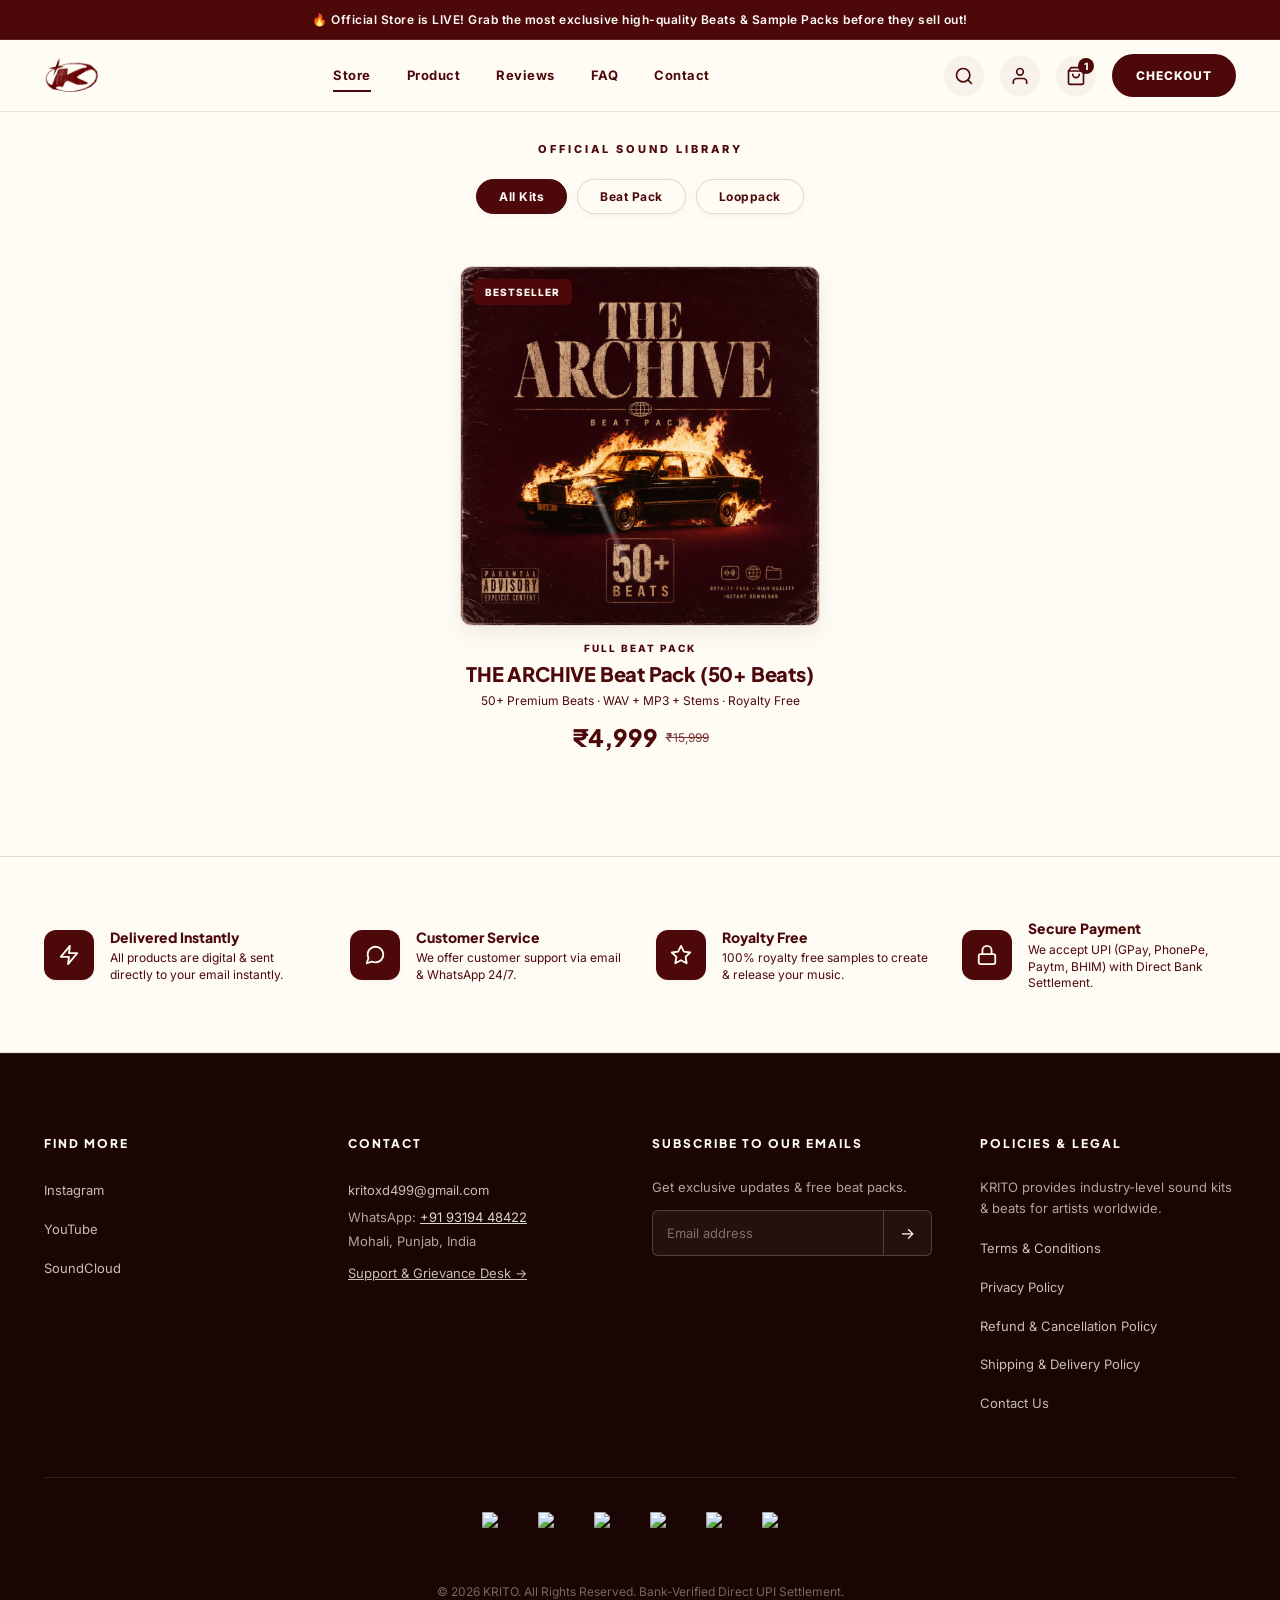
==== commit 823cbdba: "fix" ====
--- a/index.html
+++ b/index.html
@@ -1,4 +1,4 @@
-﻿<!DOCTYPE html>
+<!DOCTYPE html>
 <html lang="en">
 <head>
 <meta charset="UTF-8">
@@ -32,9 +32,10 @@
 
       <nav class="store-nav">
         <a href="index.html" class="active">Store</a>
+        <a href="product.html">Product</a>
         <a href="reviews.html">Reviews</a>
         <a href="faq.html">FAQ</a>
-        <a href="privacy-policy.html">Legal</a>
+        <a href="contact.html">Contact</a>
       </nav>
 
       <div class="header-actions">
@@ -44,7 +45,7 @@
         <a href="reviews.html" class="header-action-btn" title="Account / Reviews">
           <svg width="20" height="20" viewBox="0 0 24 24" fill="none" stroke="currentColor" stroke-width="2" stroke-linecap="round" stroke-linejoin="round"><path d="M20 21v-2a4 4 0 0 0-4-4H8a4 4 0 0 0-4 4v2"/><circle cx="12" cy="7" r="4"/></svg>
         </a>
-        <a href="index.html#BUY_LINK" class="header-action-btn" title="Cart">
+        <a href="checkout.html" class="header-action-btn" title="Cart">
           <svg width="20" height="20" viewBox="0 0 24 24" fill="none" stroke="currentColor" stroke-width="2" stroke-linecap="round" stroke-linejoin="round"><path d="M6 2L3 6v14a2 2 0 0 0 2 2h14a2 2 0 0 0 2-2V6l-3-4z"/><line x1="3" y1="6" x2="21" y2="6"/><path d="M16 10a4 4 0 0 1-8 0"/></svg>
           <span class="cart-count">1</span>
         </a>
@@ -62,10 +63,15 @@
 <div class="mobile-overlay" id="mobileOverlay"></div>
 <div class="mobile-menu" id="mobileMenu">
   <a href="index.html">Store</a>
+  <a href="product.html">Product</a>
   <a href="reviews.html">Reviews</a>
   <a href="faq.html">FAQ</a>
-  <a href="privacy-policy.html">Legal</a>
-  <a href="index.html#BUY_LINK" class="btn-checkout" style="display:inline-block;margin-top:20px;text-align:center;">Checkout</a>
+  <a href="contact.html">Contact</a>
+  <a href="terms.html">Terms &amp; Conditions</a>
+  <a href="privacy-policy.html">Privacy Policy</a>
+  <a href="refund-policy.html">Refund Policy</a>
+  <a href="shipping-policy.html">Shipping Policy</a>
+  <a href="checkout.html" class="btn-checkout" style="display:inline-block;margin-top:20px;text-align:center;">Checkout</a>
 </div>
 
 <!-- STORE HERO BANNER -->
@@ -153,7 +159,7 @@
         </div>
         <div class="trust-info">
           <h4>Secure Payment</h4>
-          <p>We accept UPI, Cards, Net Banking via Razorpay.</p>
+          <p>We accept UPI (GPay, PhonePe, Paytm, BHIM) with Direct Bank Settlement.</p>
         </div>
       </div>
     </div>
@@ -179,12 +185,15 @@
       <div class="footer-col">
         <h4 class="footer-col-title">CONTACT</h4>
         <p class="footer-text"><a href="mailto:kritoxd499@gmail.com">kritoxd499@gmail.com</a></p>
+        <p class="footer-text">WhatsApp: <a href="https://wa.me/919319448422" style="color:rgba(255,252,246,0.85);text-decoration:underline;">+91 93194 48422</a></p>
+        <p class="footer-text">Mohali, Punjab, India</p>
+        <p class="footer-text" style="margin-top: 8px;"><a href="contact.html" style="text-decoration: underline;">Support &amp; Grievance Desk &rarr;</a></p>
       </div>
 
       <!-- COL 3: SUBSCRIBE TO OUR EMAILS -->
       <div class="footer-col">
         <h4 class="footer-col-title">SUBSCRIBE TO OUR EMAILS</h4>
-        <p class="footer-text" style="margin-bottom:12px;">Get exclusive discount codes &amp; free beat packs.</p>
+        <p class="footer-text" style="margin-bottom:12px;">Get exclusive updates &amp; free beat packs.</p>
         <form onsubmit="alert('Thank you for subscribing!'); return false;">
           <div class="footer-newsletter-box">
             <input type="email" placeholder="Email address" required>
@@ -195,12 +204,14 @@
 
       <!-- COL 4: WELCOME -->
       <div class="footer-col">
-        <h4 class="footer-col-title">WELCOME</h4>
-        <p class="footer-text" style="margin-bottom:16px;">Thank You For Shopping With Us! KRITO provides industry-level sound kits &amp; beats for artists worldwide.</p>
+        <h4 class="footer-col-title">POLICIES &amp; LEGAL</h4>
+        <p class="footer-text" style="margin-bottom:16px;">KRITO provides industry-level sound kits &amp; beats for artists worldwide.</p>
         <ul>
+          <li><a href="terms.html">Terms &amp; Conditions</a></li>
           <li><a href="privacy-policy.html">Privacy Policy</a></li>
-          <li><a href="terms.html">Terms of Service</a></li>
-          <li><a href="refund-policy.html">Refund Policy</a></li>
+          <li><a href="refund-policy.html">Refund &amp; Cancellation Policy</a></li>
+          <li><a href="shipping-policy.html">Shipping &amp; Delivery Policy</a></li>
+          <li><a href="contact.html">Contact Us</a></li>
         </ul>
       </div>
 
@@ -208,7 +219,7 @@
 
     <!-- BOTTOM BAR -->
     <div class="footer-bottom-bar">
-            <div class="payment-badges">
+      <div class="payment-badges">
         <img src="https://upload.wikimedia.org/wikipedia/commons/f/fa/American_Express_logo_%282018%29.svg" alt="Amex" class="pay-icon">
         <img src="https://upload.wikimedia.org/wikipedia/commons/b/b0/Apple_Pay_logo.svg" alt="Apple Pay" class="pay-icon">
         <img src="https://upload.wikimedia.org/wikipedia/commons/5/57/Discover_Card_logo.svg" alt="Discover" class="pay-icon">
@@ -216,7 +227,7 @@
         <img src="https://upload.wikimedia.org/wikipedia/commons/2/2a/Mastercard-logo.svg" alt="Mastercard" class="pay-icon">
         <img src="https://upload.wikimedia.org/wikipedia/commons/b/b5/PayPal.svg" alt="PayPal" class="pay-icon">
       </div>
-      <p class="footer-copyright">&copy; 2025 KRITO. All Rights Reserved.</p>
+      <p class="footer-copyright">&copy; 2026 KRITO. All Rights Reserved. Bank-Verified Direct UPI Settlement.</p>
     </div>
   </div>
 </footer>
--- a/styles.css
+++ b/styles.css
@@ -309,10 +309,15 @@
   z-index: 998;
   opacity: 0;
   visibility: hidden;
+  pointer-events: none;
   transition: all var(--transition);
 }
 
-.mobile-overlay.show { opacity: 1; visibility: visible; }
+.mobile-overlay.show {
+  opacity: 1;
+  visibility: visible;
+  pointer-events: auto;
+}
 
 /* ============================================================
    STORE HERO BANNER
@@ -935,15 +940,17 @@
 }
 
 .footer-col a {
+  display: inline-block;
   font-size: 13px;
-  color: rgba(255, 252, 246, 0.65);
+  color: rgba(255, 252, 246, 0.75);
+  cursor: pointer;
+  padding: 3px 0;
   transition: all var(--transition);
 }
 
 .footer-col a:hover {
-  color: var(--cream);
+  color: #FFFFFF;
   transform: translateX(4px);
-  display: inline-block;
 }
 
 .footer-newsletter-box {
@@ -1061,12 +1068,14 @@
   z-index: 10000;
   opacity: 0;
   visibility: hidden;
+  pointer-events: none;
   transition: all 0.35s cubic-bezier(0.16, 1, 0.3, 1);
 }
 
 .cart-drawer-backdrop.show {
   opacity: 1;
   visibility: visible;
+  pointer-events: auto;
 }
 
 .cart-drawer-panel {
@@ -1359,6 +1368,7 @@
   transform: translateY(100px);
   opacity: 0;
   visibility: hidden;
+  pointer-events: none;
   transition: all 0.4s cubic-bezier(0.16, 1, 0.3, 1);
   border: 1px solid rgba(255, 252, 246, 0.2);
 }
@@ -1367,6 +1377,7 @@
   transform: translateY(0);
   opacity: 1;
   visibility: visible;
+  pointer-events: auto;
 }
 
 .toast-content {
@@ -1412,6 +1423,7 @@
   z-index: 10002;
   opacity: 0;
   visibility: hidden;
+  pointer-events: none;
   display: flex;
   justify-content: center;
   align-items: flex-start;
@@ -1422,6 +1434,7 @@
 .search-overlay-backdrop.show {
   opacity: 1;
   visibility: visible;
+  pointer-events: auto;
 }
 
 .search-modal-container {
@@ -1951,3 +1964,177 @@
 .btn-clear-search-large:hover {
   background: var(--cherry-dark);
 }
+
+/* ============================================================
+   CONTACT US & COMPLIANCE STYLES (Cashfree & RBI Approved)
+   ============================================================ */
+.contact-layout-grid {
+  display: grid;
+  grid-template-columns: 1fr 1fr;
+  gap: 40px;
+  margin-top: 36px;
+}
+
+.contact-info-cards {
+  display: flex;
+  flex-direction: column;
+  gap: 20px;
+}
+
+.compliance-card {
+  background: #FFFFFF;
+  border: 1px solid var(--border);
+  border-radius: var(--radius-md);
+  padding: 24px;
+  box-shadow: var(--shadow-sm);
+  transition: all var(--transition);
+}
+
+.compliance-card:hover {
+  transform: translateY(-2px);
+  box-shadow: var(--shadow-md);
+  border-color: var(--cherry-border);
+}
+
+.compliance-card-header {
+  display: flex;
+  align-items: center;
+  gap: 14px;
+  margin-bottom: 12px;
+}
+
+.compliance-icon-box {
+  width: 44px;
+  height: 44px;
+  border-radius: 10px;
+  background: var(--cherry-soft);
+  color: var(--cherry);
+  display: flex;
+  align-items: center;
+  justify-content: center;
+  flex-shrink: 0;
+}
+
+.compliance-card-header h3 {
+  font-family: var(--font-heading);
+  font-size: 1.15rem;
+  font-weight: 800;
+  color: var(--cherry);
+  margin: 0;
+}
+
+.compliance-card p {
+  font-size: 14px;
+  color: var(--text-body);
+  margin-bottom: 8px;
+  line-height: 1.6;
+}
+
+.compliance-card a {
+  color: var(--cherry);
+  font-weight: 700;
+  text-decoration: underline;
+}
+
+.grievance-highlight-box {
+  background: rgba(77, 9, 9, 0.04);
+  border: 1.5px dashed var(--cherry-border);
+  border-radius: var(--radius-md);
+  padding: 24px;
+  margin-top: 32px;
+}
+
+.grievance-highlight-box h3 {
+  font-family: var(--font-heading);
+  font-size: 1.15rem;
+  font-weight: 800;
+  color: var(--cherry);
+  margin-bottom: 12px;
+  display: flex;
+  align-items: center;
+  gap: 8px;
+}
+
+.contact-form-box {
+  background: #FFFFFF;
+  border: 1px solid var(--border);
+  border-radius: var(--radius-md);
+  padding: 32px;
+  box-shadow: var(--shadow-sm);
+}
+
+.contact-form-box h2 {
+  font-family: var(--font-heading);
+  font-size: 1.6rem;
+  font-weight: 800;
+  color: var(--cherry);
+  margin-bottom: 8px;
+}
+
+.contact-form-box p {
+  font-size: 14px;
+  color: var(--text-sub);
+  margin-bottom: 24px;
+}
+
+.form-field-group {
+  margin-bottom: 18px;
+}
+
+.form-field-group label {
+  display: block;
+  font-size: 12px;
+  font-weight: 800;
+  letter-spacing: 0.5px;
+  text-transform: uppercase;
+  color: var(--cherry);
+  margin-bottom: 8px;
+}
+
+.form-field-control {
+  width: 100%;
+  padding: 13px 16px;
+  border: 1px solid var(--border);
+  border-radius: var(--radius-sm);
+  font-family: var(--font-body);
+  font-size: 14px;
+  color: var(--text-body);
+  background: #FFF;
+  outline: none;
+  transition: all var(--transition);
+}
+
+.form-field-control:focus {
+  border-color: var(--cherry);
+  box-shadow: 0 0 0 3px rgba(77, 9, 9, 0.1);
+}
+
+.btn-submit-contact {
+  width: 100%;
+  padding: 16px;
+  background: var(--cherry);
+  color: var(--cream);
+  font-family: var(--font-heading);
+  font-size: 13px;
+  font-weight: 800;
+  letter-spacing: 1.5px;
+  text-transform: uppercase;
+  border-radius: 100px;
+  border: none;
+  cursor: pointer;
+  box-shadow: var(--shadow-md);
+  transition: all var(--transition);
+}
+
+.btn-submit-contact:hover {
+  background: var(--cherry-dark);
+  transform: translateY(-2px);
+}
+
+@media (max-width: 860px) {
+  .contact-layout-grid {
+    grid-template-columns: 1fr;
+    gap: 32px;
+  }
+}
+
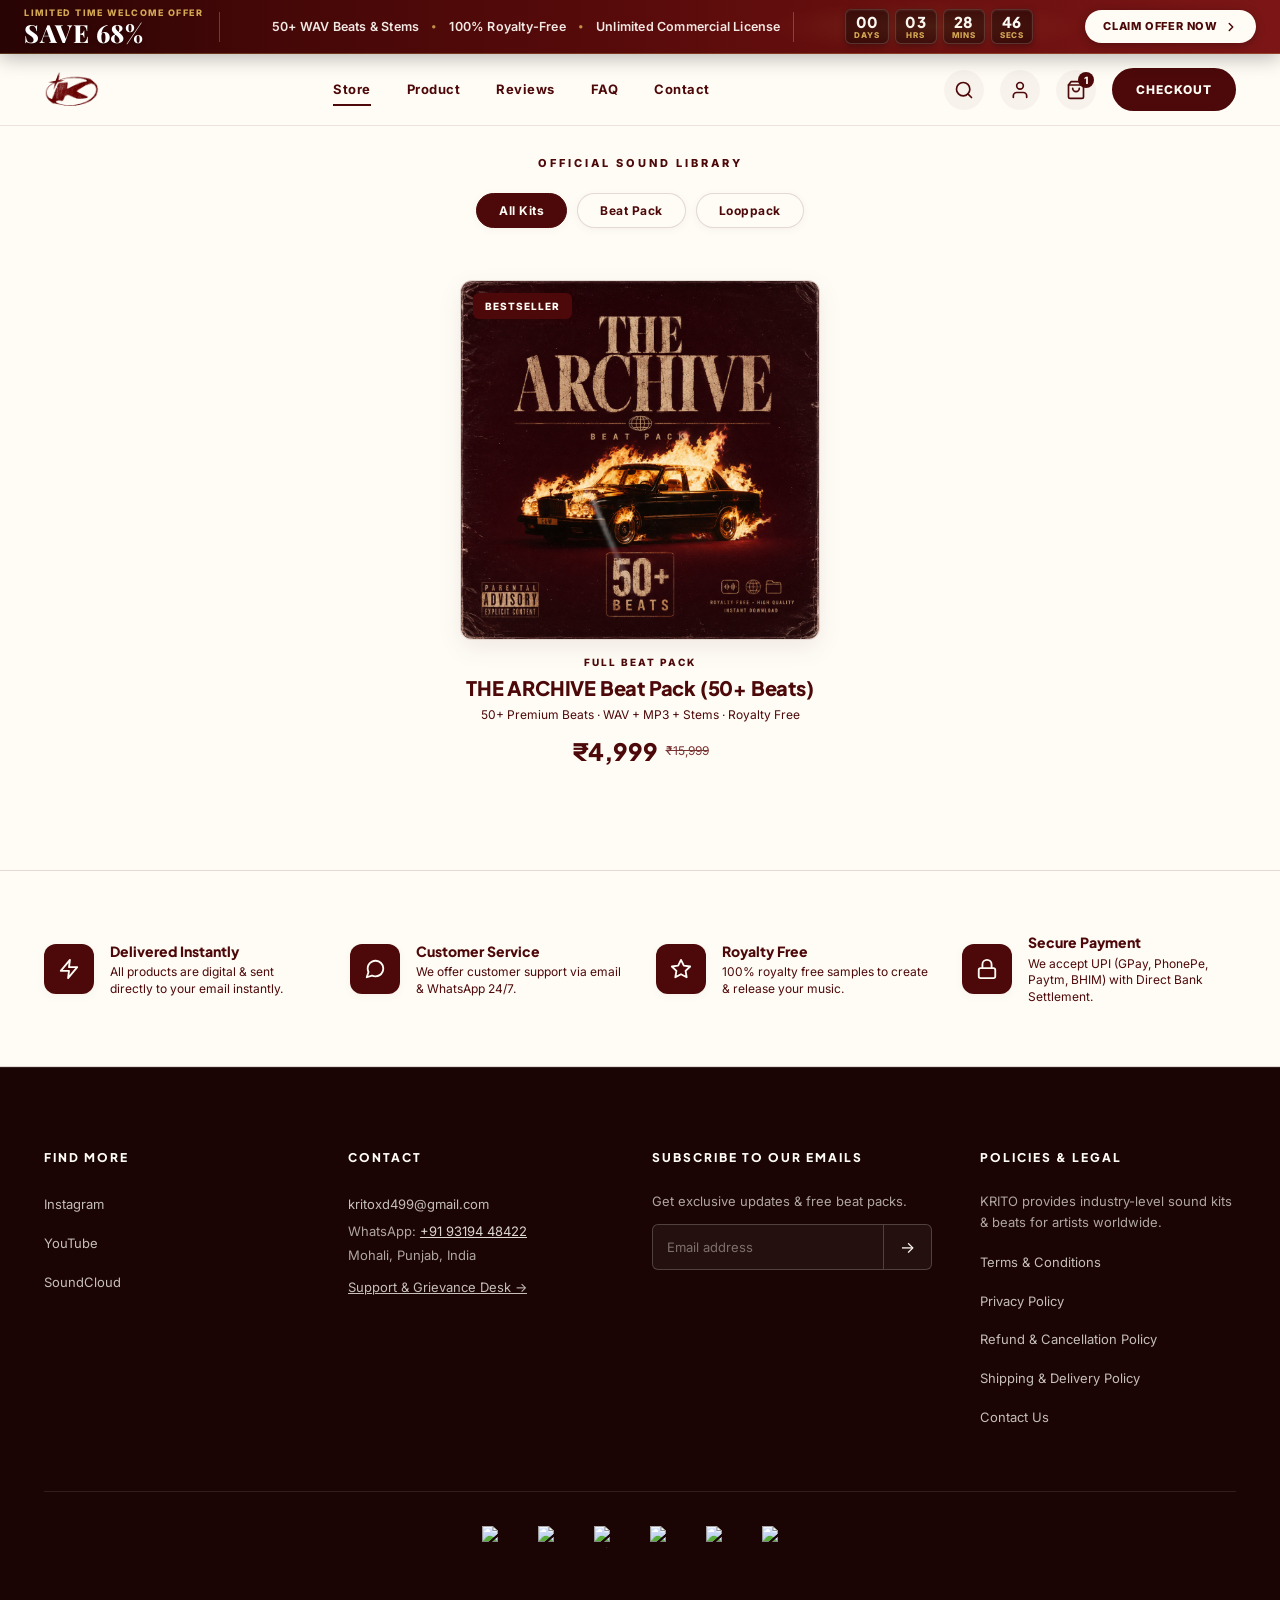
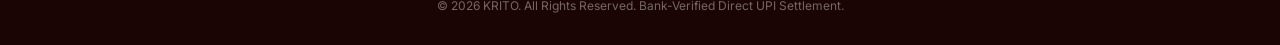
==== commit ef0c7adb: "feat(store): add luxury cherry-cream countdown flash sale banner" ====
--- a/index.html
+++ b/index.html
@@ -13,16 +13,72 @@
 <link href="https://fonts.googleapis.com/css2?family=Inter:wght@400;500;600;700;800&family=Plus+Jakarta+Sans:wght@400;500;600;700;800&display=swap" rel="stylesheet">
 
 <link rel="icon" type="image/png" href="img/favicon.png">
-<link rel="stylesheet" href="styles.css?v=prodpage1">
+<link rel="stylesheet" href="styles.css?v=salebanner1">
 </head>
 <body>
 
 
 
-<!-- ANNOUNCEMENT BAR -->
-<div class="announcement-bar">
-  🔥 Official Store is LIVE! Grab the most exclusive high-quality Beats & Sample Packs before they sell out!
-</div>
+<!-- LUXURY SALE & COUNTDOWN TIMER BANNER -->
+<aside class="sale-countdown-banner" role="banner" aria-label="Limited Time Welcome Offer">
+  <div class="banner-inner container">
+    
+    <!-- LEFT: OFFER CALLOUT -->
+    <div class="banner-offer">
+      <div class="banner-offer-text">
+        <span class="banner-eyebrow">LIMITED TIME WELCOME OFFER</span>
+        <h2 class="banner-discount">SAVE 68%</h2>
+      </div>
+      <div class="banner-divider" aria-hidden="true"></div>
+    </div>
+
+    <!-- MIDDLE: VALUE PROPOSITIONS -->
+    <div class="banner-perks">
+      <span>50+ WAV Beats &amp; Stems</span>
+      <span class="perk-bullet">&bull;</span>
+      <span>100% Royalty-Free</span>
+      <span class="perk-bullet">&bull;</span>
+      <span>Unlimited Commercial License</span>
+      <div class="banner-divider" aria-hidden="true"></div>
+    </div>
+
+    <!-- COUNTDOWN TIMER -->
+    <div class="banner-timer" aria-label="Flash Offer Countdown">
+      <div class="timer-box">
+        <span class="timer-num" id="bannerDays">00</span>
+        <span class="timer-unit">DAYS</span>
+      </div>
+      <div class="timer-box">
+        <span class="timer-num" id="bannerHours">03</span>
+        <span class="timer-unit">HRS</span>
+      </div>
+      <div class="timer-box">
+        <span class="timer-num" id="bannerMins">28</span>
+        <span class="timer-unit">MINS</span>
+      </div>
+      <div class="timer-box">
+        <span class="timer-num" id="bannerSecs">48</span>
+        <span class="timer-unit">SECS</span>
+      </div>
+    </div>
+
+    <!-- CTA BUTTON -->
+    <a href="product.html#buyBtnLink" class="banner-cta-btn" onclick="handleBannerCta(event)">
+      <span>CLAIM OFFER NOW</span>
+      <svg class="cta-arrow" width="14" height="14" viewBox="0 0 24 24" fill="none" stroke="currentColor" stroke-width="2.5" stroke-linecap="round" stroke-linejoin="round">
+        <polyline points="9 18 15 12 9 6"></polyline>
+      </svg>
+    </a>
+
+    <!-- RIGHT: BRAND TAGLINE -->
+    <div class="banner-tagline">
+      <span>YOUR NEXT</span>
+      <span>HIT TRACK</span>
+      <span>STARTS TODAY.</span>
+    </div>
+
+  </div>
+</aside>
 
 <!-- STORE HEADER / NAVBAR -->
 <header class="store-header">
@@ -362,5 +418,6 @@
 </div>
 
 <script src="search.js"></script>
+<script src="banner-timer.js"></script>
 </body>
 </html>
--- a/styles.css
+++ b/styles.css
@@ -1,3 +1,5 @@
+@import url('https://fonts.googleapis.com/css2?family=Playfair+Display:ital,wght@0,700;0,800;0,900;1,700&display=swap');
+
 /* ============================================================
    KRITO STOREFRONT — Premium Cherry & Cream Design System
    Primary Palette:
@@ -112,25 +114,301 @@
 }
 
 /* ============================================================
-   ANNOUNCEMENT BAR (Cherry #4D0909)
+   LUXURY SALE & COUNTDOWN TIMER BANNER (Cherry, Cream & Gold)
+   Inspired by premium high-conversion storefront benchmark
    ============================================================ */
+.sale-countdown-banner,
 .announcement-bar {
-  background: var(--cherry);
+  background: linear-gradient(90deg, #280404 0%, #440707 20%, #560A0A 46%, #6C1010 74%, #7C1616 100%);
   color: var(--cream);
-  text-align: center;
-  padding: 10px 20px;
-  font-size: 12px;
+  position: relative;
+  z-index: 1001;
+  border-bottom: 1px solid rgba(212, 168, 83, 0.28);
+  box-shadow: 0 4px 20px rgba(0, 0, 0, 0.28);
+  padding: 8px 0;
+  overflow: hidden;
+  transition: all var(--transition);
+}
+
+.sale-countdown-banner::after,
+.announcement-bar::after {
+  content: '';
+  position: absolute;
+  top: 0;
+  right: 15%;
+  width: 320px;
+  height: 100%;
+  background: radial-gradient(ellipse at center, rgba(212, 168, 83, 0.12) 0%, transparent 70%);
+  pointer-events: none;
+}
+
+.banner-inner {
+  display: flex;
+  align-items: center;
+  justify-content: space-between;
+  gap: 16px;
+  max-width: 1400px;
+  margin: 0 auto;
+  padding: 0 24px;
+}
+
+/* LEFT: OFFER CALLOUT */
+.banner-offer {
+  display: flex;
+  align-items: center;
+  gap: 16px;
+  flex-shrink: 0;
+}
+
+.banner-offer-text {
+  display: flex;
+  flex-direction: column;
+  align-items: flex-start;
+  justify-content: center;
+}
+
+.banner-eyebrow {
+  font-size: 9px;
+  font-weight: 800;
+  letter-spacing: 1.5px;
+  text-transform: uppercase;
+  color: var(--gold);
+  line-height: 1;
+  margin-bottom: 3px;
+  white-space: nowrap;
+}
+
+.banner-discount {
+  font-family: 'Playfair Display', Georgia, serif;
+  font-size: 25px;
+  font-weight: 800;
+  color: #FFFFFF;
+  line-height: 1;
+  letter-spacing: 0.5px;
+  margin: 0;
+  white-space: nowrap;
+  text-shadow: 0 2px 4px rgba(0, 0, 0, 0.35);
+}
+
+.banner-divider {
+  width: 1px;
+  height: 30px;
+  background: rgba(255, 252, 246, 0.22);
+  flex-shrink: 0;
+}
+
+/* MIDDLE: VALUE PROPOSITIONS */
+.banner-perks {
+  display: flex;
+  align-items: center;
+  gap: 12px;
+  font-size: 12.5px;
   font-weight: 600;
+  color: rgba(255, 252, 246, 0.92);
+  letter-spacing: 0.2px;
+  white-space: nowrap;
+  flex-shrink: 1;
+}
+
+.perk-bullet {
+  color: var(--gold);
+  font-size: 11px;
+  opacity: 0.85;
+}
+
+/* COUNTDOWN TIMER CARDS */
+.banner-timer {
+  display: flex;
+  align-items: center;
+  gap: 6px;
+  flex-shrink: 0;
+}
+
+.timer-box {
+  background: rgba(18, 2, 2, 0.58);
+  border: 1px solid rgba(255, 252, 246, 0.16);
+  border-radius: 6px;
+  padding: 4px 8px;
+  min-width: 42px;
+  display: flex;
+  flex-direction: column;
+  align-items: center;
+  justify-content: center;
+  box-shadow: inset 0 1px 2px rgba(255, 255, 255, 0.08), 0 2px 6px rgba(0, 0, 0, 0.35);
+  transition: transform 0.2s ease, border-color 0.2s ease;
+}
+
+.timer-box:hover {
+  border-color: rgba(212, 168, 83, 0.45);
+  transform: translateY(-1px);
+}
+
+.timer-num {
+  font-size: 15px;
+  font-weight: 800;
+  color: #FFFFFF;
+  font-family: 'Plus Jakarta Sans', monospace;
+  line-height: 1;
   letter-spacing: 0.5px;
-  border-bottom: 1px solid rgba(255, 252, 246, 0.1);
-}
-
-.announcement-bar .code {
-  background: rgba(255, 252, 246, 0.15);
-  padding: 2px 8px;
-  border-radius: 4px;
-  font-weight: 800;
+}
+
+.timer-unit {
+  font-size: 8px;
+  font-weight: 800;
+  letter-spacing: 0.8px;
+  color: var(--gold);
+  text-transform: uppercase;
+  margin-top: 2px;
+  line-height: 1;
+}
+
+/* CTA BUTTON */
+.banner-cta-btn {
+  display: inline-flex;
+  align-items: center;
+  justify-content: center;
+  gap: 6px;
+  background: #FFFCF6;
+  color: #4D0909;
+  font-size: 11px;
+  font-weight: 800;
+  letter-spacing: 0.8px;
+  text-transform: uppercase;
+  text-decoration: none;
+  padding: 8px 18px;
+  border-radius: 999px;
+  box-shadow: 0 2px 10px rgba(0, 0, 0, 0.25);
+  transition: all 0.25s cubic-bezier(0.4, 0, 0.2, 1);
+  flex-shrink: 0;
+  white-space: nowrap;
+}
+
+.banner-cta-btn:hover {
+  background: #FFFFFF;
+  color: #2A0404;
+  transform: translateY(-1px);
+  box-shadow: 0 4px 18px rgba(212, 168, 83, 0.45), 0 2px 8px rgba(0, 0, 0, 0.35);
+}
+
+.banner-cta-btn .cta-arrow {
+  transition: transform 0.2s ease;
+}
+
+.banner-cta-btn:hover .cta-arrow {
+  transform: translateX(3px);
+}
+
+/* RIGHT: BRAND AFFIRMATION / TAGLINE */
+.banner-tagline {
+  display: flex;
+  flex-direction: column;
+  font-size: 8.5px;
+  font-weight: 800;
+  line-height: 1.25;
   letter-spacing: 1px;
+  color: rgba(255, 252, 246, 0.85);
+  text-transform: uppercase;
+  flex-shrink: 0;
+  text-align: left;
+}
+
+/* ACTION HIGHLIGHT PULSE */
+@keyframes saleHighlightPulse {
+  0% { box-shadow: 0 0 0 0 rgba(212, 168, 83, 0.8); transform: scale(1); }
+  50% { box-shadow: 0 0 0 16px rgba(212, 168, 83, 0); transform: scale(1.02); }
+  100% { box-shadow: 0 0 0 0 rgba(212, 168, 83, 0); transform: scale(1); }
+}
+
+.flash-sale-highlight {
+  animation: saleHighlightPulse 1s ease 2;
+}
+
+/* RESPONSIVE DESIGN */
+@media (max-width: 1280px) {
+  .banner-tagline {
+    display: none;
+  }
+  .banner-inner {
+    gap: 14px;
+  }
+}
+
+@media (max-width: 1060px) {
+  .banner-perks {
+    display: none;
+  }
+  .banner-inner {
+    justify-content: center;
+    gap: 24px;
+  }
+}
+
+@media (max-width: 680px) {
+  .sale-countdown-banner,
+  .announcement-bar {
+    padding: 8px 0;
+  }
+  .banner-inner {
+    padding: 0 14px;
+    gap: 12px;
+    justify-content: space-between;
+  }
+  .banner-eyebrow {
+    font-size: 7.5px;
+    letter-spacing: 1px;
+  }
+  .banner-discount {
+    font-size: 20px;
+  }
+  .banner-divider {
+    display: none;
+  }
+  .banner-timer {
+    gap: 4px;
+  }
+  .timer-box {
+    min-width: 33px;
+    padding: 3px 5px;
+  }
+  .timer-num {
+    font-size: 13px;
+  }
+  .timer-unit {
+    font-size: 7px;
+  }
+  .banner-cta-btn {
+    padding: 6px 12px;
+    font-size: 9.5px;
+    letter-spacing: 0.5px;
+  }
+  .banner-cta-btn span {
+    display: none;
+  }
+  .banner-cta-btn::before {
+    content: "CLAIM";
+  }
+}
+
+@media (max-width: 440px) {
+  .banner-inner {
+    flex-wrap: wrap;
+    justify-content: center;
+    gap: 8px;
+  }
+  .banner-offer {
+    width: 100%;
+    justify-content: center;
+    text-align: center;
+  }
+  .banner-offer-text {
+    align-items: center;
+  }
+  .banner-cta-btn span {
+    display: inline;
+  }
+  .banner-cta-btn::before {
+    display: none;
+  }
 }
 
 /* ============================================================
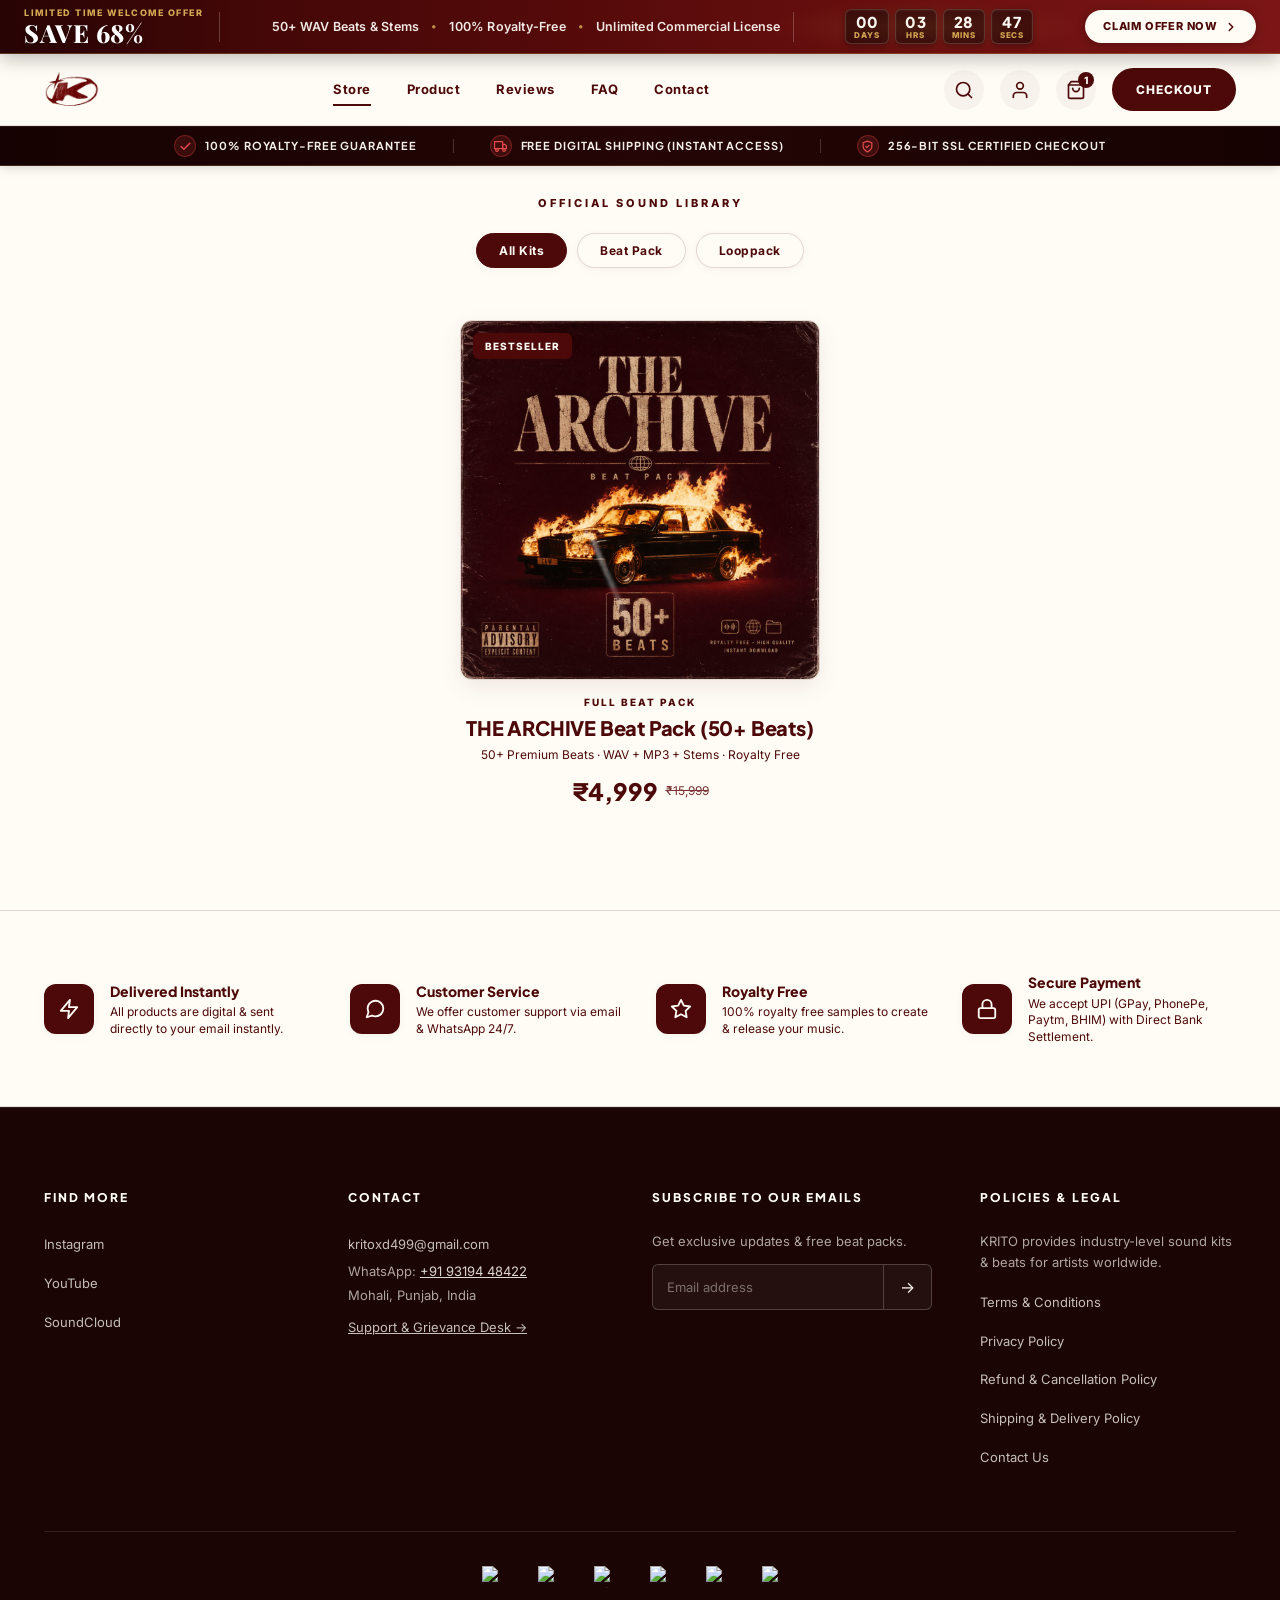
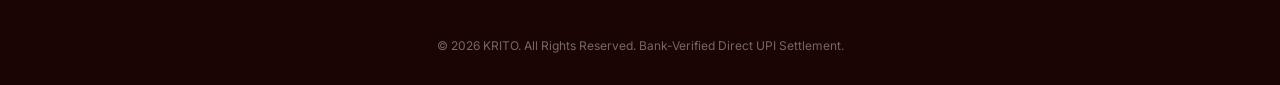
==== commit 97e97579: "feat(store): add navbar trust strip with free shipping, guarantee and ssl certification" ====
--- a/index.html
+++ b/index.html
@@ -13,7 +13,7 @@
 <link href="https://fonts.googleapis.com/css2?family=Inter:wght@400;500;600;700;800&family=Plus+Jakarta+Sans:wght@400;500;600;700;800&display=swap" rel="stylesheet">
 
 <link rel="icon" type="image/png" href="img/favicon.png">
-<link rel="stylesheet" href="styles.css?v=salebanner1">
+<link rel="stylesheet" href="styles.css?v=truststrip1">
 </head>
 <body>
 
@@ -112,8 +112,54 @@
         <span></span><span></span><span></span>
       </div>
     </div>
-  </div>
 </header>
+
+<!-- NAVBAR TRUST STRIP (Guarantees, Free Shipping & Certification) -->
+<div class="nav-trust-strip" role="complementary" aria-label="Customer Guarantees &amp; Certifications">
+  <div class="container">
+    <div class="trust-strip-inner">
+      
+      <!-- ITEM 1: GUARANTEE -->
+      <div class="trust-item">
+        <span class="trust-icon-wrap" aria-hidden="true">
+          <svg class="trust-icon" viewBox="0 0 24 24" fill="none" stroke="currentColor" stroke-width="2.6" stroke-linecap="round" stroke-linejoin="round">
+            <polyline points="20 6 9 17 4 12"></polyline>
+          </svg>
+        </span>
+        <span class="trust-label">100% ROYALTY-FREE <span class="hide-mobile">GUARANTEE</span></span>
+      </div>
+
+      <div class="trust-strip-divider" aria-hidden="true"></div>
+
+      <!-- ITEM 2: FREE SHIPPING / INSTANT ACCESS -->
+      <div class="trust-item">
+        <span class="trust-icon-wrap" aria-hidden="true">
+          <svg class="trust-icon" viewBox="0 0 24 24" fill="none" stroke="currentColor" stroke-width="2.2" stroke-linecap="round" stroke-linejoin="round">
+            <rect x="1" y="3" width="15" height="13"></rect>
+            <polygon points="16 8 20 8 23 11 23 16 16 16 8"></polygon>
+            <circle cx="5.5" cy="18.5" r="2.5"></circle>
+            <circle cx="18.5" cy="18.5" r="2.5"></circle>
+          </svg>
+        </span>
+        <span class="trust-label">FREE DIGITAL SHIPPING <span class="hide-mobile">(INSTANT ACCESS)</span></span>
+      </div>
+
+      <div class="trust-strip-divider" aria-hidden="true"></div>
+
+      <!-- ITEM 3: CERTIFICATION -->
+      <div class="trust-item">
+        <span class="trust-icon-wrap" aria-hidden="true">
+          <svg class="trust-icon" viewBox="0 0 24 24" fill="none" stroke="currentColor" stroke-width="2.2" stroke-linecap="round" stroke-linejoin="round">
+            <path d="M12 22s8-4 8-10V5l-8-3-8 3v7c0 6 8 10 8 10z"></path>
+            <polyline points="9 12 11 14 15 10"></polyline>
+          </svg>
+        </span>
+        <span class="trust-label">256-BIT SSL CERTIFIED <span class="hide-mobile">CHECKOUT</span></span>
+      </div>
+
+    </div>
+  </div>
+</div>
 
 <!-- MOBILE MENU -->
 <div class="mobile-overlay" id="mobileOverlay"></div>
--- a/styles.css
+++ b/styles.css
@@ -538,6 +538,155 @@
   color: var(--cherry);
 }
 
+/* ============================================================
+   NAVBAR TRUST STRIP (Guarantees, Free Shipping & Certification)
+   Inspired by premium high-conversion benchmark (Image 2)
+   ============================================================ */
+.nav-trust-strip {
+  background: linear-gradient(90deg, #160202 0%, #250505 50%, #160202 100%);
+  color: #FFFDF9;
+  border-top: 1px solid rgba(255, 252, 246, 0.08);
+  border-bottom: 1px solid rgba(212, 168, 83, 0.22);
+  box-shadow: 0 2px 10px rgba(0, 0, 0, 0.15);
+  padding: 8px 0;
+  position: relative;
+  z-index: 998;
+  transition: all var(--transition);
+}
+
+.trust-strip-inner {
+  display: flex;
+  align-items: center;
+  justify-content: center;
+  gap: 36px;
+}
+
+.trust-item {
+  display: inline-flex;
+  align-items: center;
+  gap: 9px;
+  color: #FFFDF9;
+  text-decoration: none;
+  cursor: default;
+  transition: transform 0.2s ease, opacity 0.2s ease;
+}
+
+.trust-item:hover {
+  transform: translateY(-1px);
+}
+
+.trust-icon-wrap {
+  display: inline-flex;
+  align-items: center;
+  justify-content: center;
+  width: 22px;
+  height: 22px;
+  border-radius: 50%;
+  background: rgba(224, 62, 62, 0.16);
+  border: 1px solid rgba(224, 62, 62, 0.35);
+  color: #E84D4D;
+  flex-shrink: 0;
+  transition: all 0.2s ease;
+}
+
+.trust-item:hover .trust-icon-wrap {
+  background: rgba(224, 62, 62, 0.26);
+  border-color: rgba(224, 62, 62, 0.6);
+  box-shadow: 0 0 10px rgba(224, 62, 62, 0.35);
+}
+
+.trust-icon {
+  width: 13px;
+  height: 13px;
+}
+
+.trust-label {
+  font-family: var(--font-heading);
+  font-size: 11px;
+  font-weight: 700;
+  letter-spacing: 0.9px;
+  text-transform: uppercase;
+  color: rgba(255, 252, 246, 0.95);
+  white-space: nowrap;
+}
+
+.trust-strip-divider {
+  width: 1px;
+  height: 14px;
+  background: rgba(255, 252, 246, 0.18);
+  flex-shrink: 0;
+}
+
+/* CREAM THEME VARIANT (For soft subtle look) */
+.nav-trust-strip.cream-theme {
+  background: #F8F3EA;
+  border-bottom: 1px solid rgba(77, 9, 9, 0.08);
+  box-shadow: 0 1px 4px rgba(77, 9, 9, 0.04);
+}
+
+.nav-trust-strip.cream-theme .trust-label {
+  color: var(--cherry);
+}
+
+.nav-trust-strip.cream-theme .trust-icon-wrap {
+  background: rgba(77, 9, 9, 0.06);
+  border-color: rgba(77, 9, 9, 0.2);
+  color: var(--cherry);
+}
+
+.nav-trust-strip.cream-theme .trust-strip-divider {
+  background: rgba(77, 9, 9, 0.12);
+}
+
+/* RESPONSIVE TRUST STRIP */
+@media (max-width: 900px) {
+  .trust-strip-inner {
+    gap: 20px;
+  }
+  .trust-label {
+    font-size: 10px;
+    letter-spacing: 0.6px;
+  }
+}
+
+@media (max-width: 680px) {
+  .nav-trust-strip {
+    padding: 6px 0;
+  }
+  .trust-strip-inner {
+    gap: 8px;
+    justify-content: space-between;
+    padding: 0 6px;
+  }
+  .trust-strip-divider {
+    display: none;
+  }
+  .trust-icon-wrap {
+    width: 18px;
+    height: 18px;
+  }
+  .trust-icon {
+    width: 11px;
+    height: 11px;
+  }
+  .trust-label {
+    font-size: 8.5px;
+    letter-spacing: 0.4px;
+  }
+  .hide-mobile {
+    display: none !important;
+  }
+}
+
+@media (max-width: 380px) {
+  .trust-label {
+    font-size: 8px;
+  }
+  .trust-item {
+    gap: 5px;
+  }
+}
+
 /* Mobile hamburger */
 .hamburger {
   display: none;
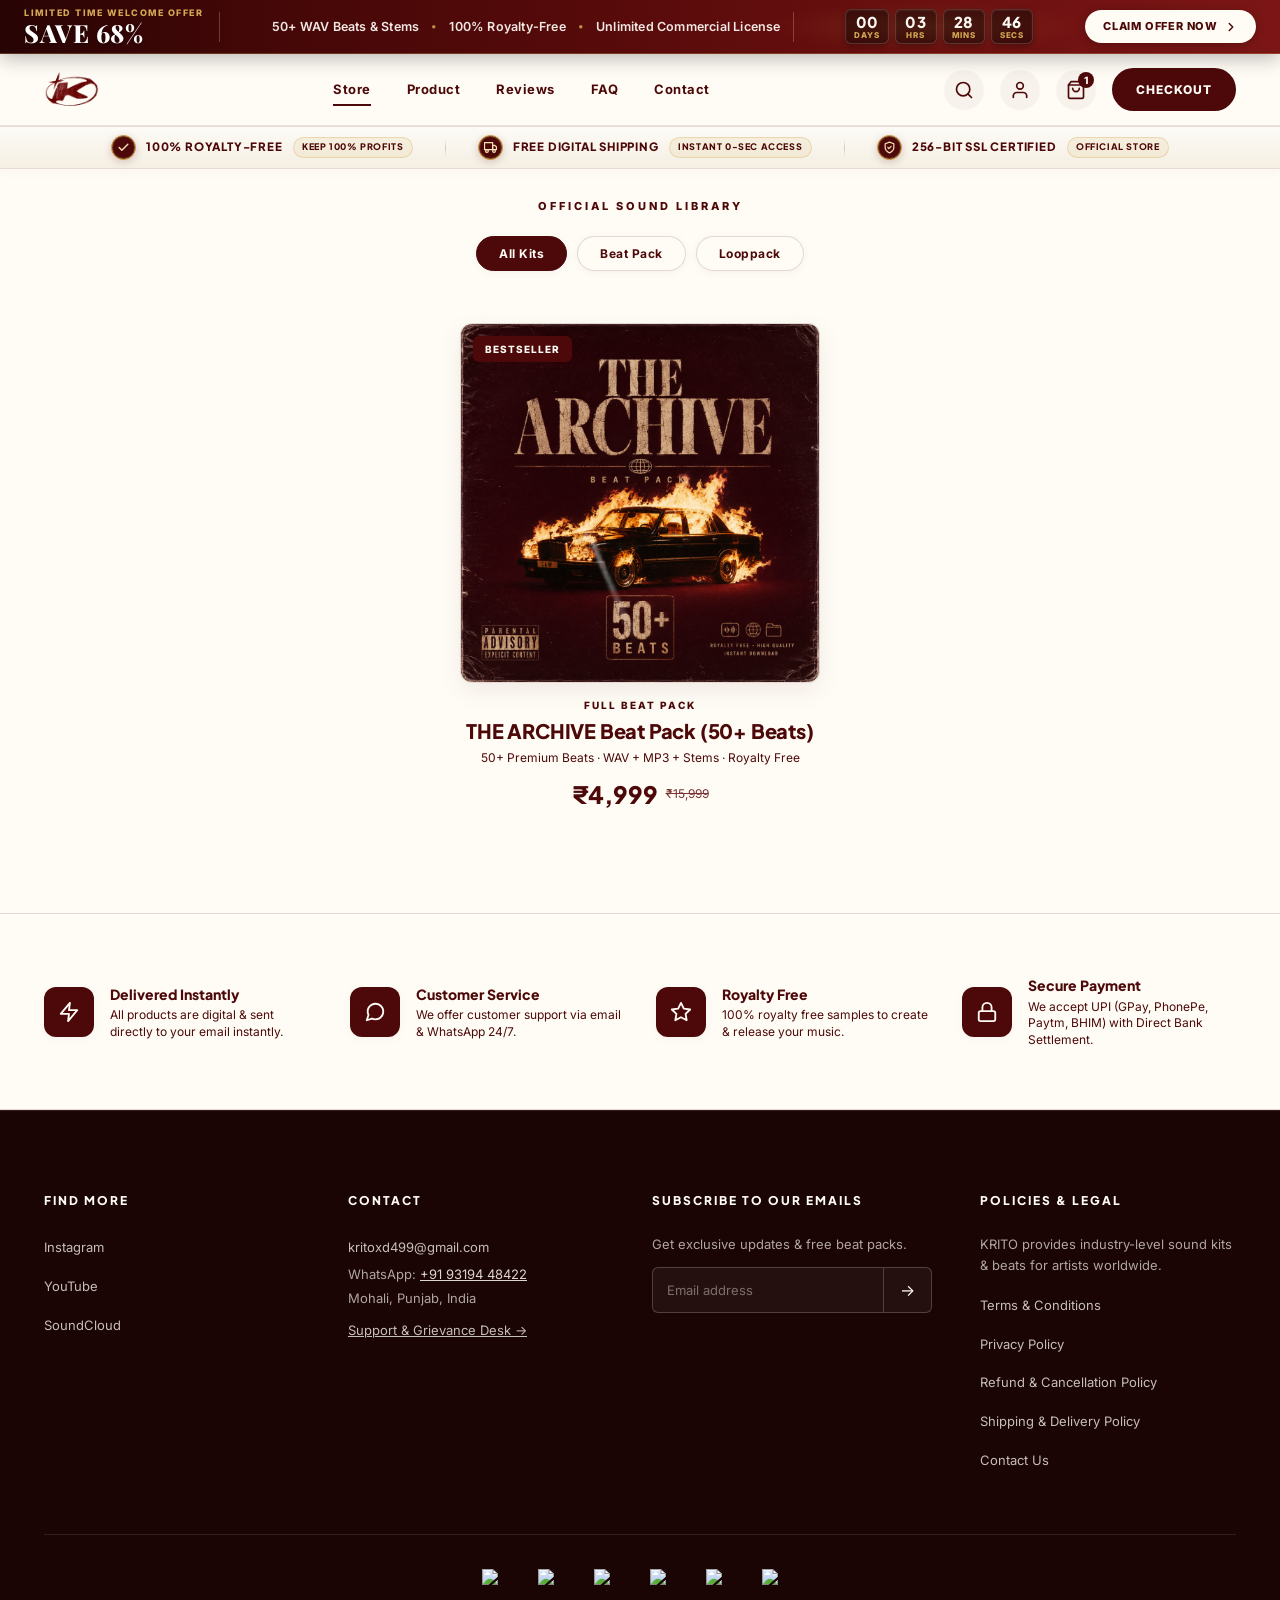
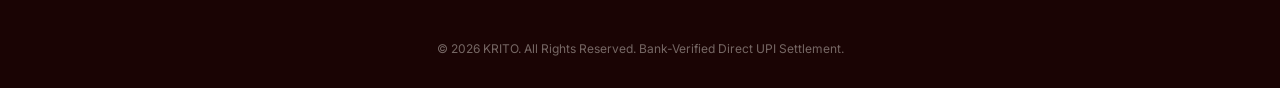
==== commit b80c9a8f: "Enhance trust strip styling with brand Cream Satin, Cherry and Gold luxury system" ====
--- a/index.html
+++ b/index.html
@@ -126,7 +126,8 @@
             <polyline points="20 6 9 17 4 12"></polyline>
           </svg>
         </span>
-        <span class="trust-label">100% ROYALTY-FREE <span class="hide-mobile">GUARANTEE</span></span>
+        <span class="trust-label">100% ROYALTY-FREE</span>
+        <span class="trust-pill hide-mobile">KEEP 100% PROFITS</span>
       </div>
 
       <div class="trust-strip-divider" aria-hidden="true"></div>
@@ -141,7 +142,8 @@
             <circle cx="18.5" cy="18.5" r="2.5"></circle>
           </svg>
         </span>
-        <span class="trust-label">FREE DIGITAL SHIPPING <span class="hide-mobile">(INSTANT ACCESS)</span></span>
+        <span class="trust-label">FREE DIGITAL SHIPPING</span>
+        <span class="trust-pill hide-mobile">INSTANT 0-SEC ACCESS</span>
       </div>
 
       <div class="trust-strip-divider" aria-hidden="true"></div>
@@ -154,7 +156,8 @@
             <polyline points="9 12 11 14 15 10"></polyline>
           </svg>
         </span>
-        <span class="trust-label">256-BIT SSL CERTIFIED <span class="hide-mobile">CHECKOUT</span></span>
+        <span class="trust-label">256-BIT SSL CERTIFIED</span>
+        <span class="trust-pill hide-mobile">OFFICIAL STORE</span>
       </div>
 
     </div>
--- a/styles.css
+++ b/styles.css
@@ -540,14 +540,14 @@
 
 /* ============================================================
    NAVBAR TRUST STRIP (Guarantees, Free Shipping & Certification)
-   Inspired by premium high-conversion benchmark (Image 2)
+   High-Impression Luxury Brand System (Cream & Signature Cherry)
    ============================================================ */
 .nav-trust-strip {
-  background: linear-gradient(90deg, #160202 0%, #250505 50%, #160202 100%);
-  color: #FFFDF9;
-  border-top: 1px solid rgba(255, 252, 246, 0.08);
-  border-bottom: 1px solid rgba(212, 168, 83, 0.22);
-  box-shadow: 0 2px 10px rgba(0, 0, 0, 0.15);
+  background: linear-gradient(180deg, #FDFBF7 0%, #F5EFE3 100%);
+  color: var(--cherry);
+  border-top: 1px solid rgba(77, 9, 9, 0.08);
+  border-bottom: 1px solid rgba(77, 9, 9, 0.12);
+  box-shadow: 0 3px 12px rgba(77, 9, 9, 0.03);
   padding: 8px 0;
   position: relative;
   z-index: 998;
@@ -558,41 +558,44 @@
   display: flex;
   align-items: center;
   justify-content: center;
-  gap: 36px;
+  gap: 32px;
 }
 
 .trust-item {
   display: inline-flex;
   align-items: center;
-  gap: 9px;
-  color: #FFFDF9;
+  gap: 10px;
+  color: var(--cherry);
   text-decoration: none;
   cursor: default;
-  transition: transform 0.2s ease, opacity 0.2s ease;
+  transition: transform 0.25s cubic-bezier(0.4, 0, 0.2, 1);
 }
 
 .trust-item:hover {
-  transform: translateY(-1px);
+  transform: translateY(-1.5px);
 }
 
 .trust-icon-wrap {
   display: inline-flex;
   align-items: center;
   justify-content: center;
-  width: 22px;
-  height: 22px;
+  width: 25px;
+  height: 25px;
   border-radius: 50%;
-  background: rgba(224, 62, 62, 0.16);
-  border: 1px solid rgba(224, 62, 62, 0.35);
-  color: #E84D4D;
+  background: var(--cherry);
+  border: 1.5px solid #D4A853;
+  color: #F7E4B6;
+  box-shadow: 0 2px 8px rgba(77, 9, 9, 0.2), inset 0 0 0 1px rgba(212, 168, 83, 0.3);
   flex-shrink: 0;
-  transition: all 0.2s ease;
+  transition: all 0.25s cubic-bezier(0.4, 0, 0.2, 1);
 }
 
 .trust-item:hover .trust-icon-wrap {
-  background: rgba(224, 62, 62, 0.26);
-  border-color: rgba(224, 62, 62, 0.6);
-  box-shadow: 0 0 10px rgba(224, 62, 62, 0.35);
+  background: #D4A853;
+  border-color: #B88E3A;
+  color: #330505;
+  transform: scale(1.1);
+  box-shadow: 0 3px 14px rgba(212, 168, 83, 0.5);
 }
 
 .trust-icon {
@@ -602,50 +605,82 @@
 
 .trust-label {
   font-family: var(--font-heading);
-  font-size: 11px;
-  font-weight: 700;
-  letter-spacing: 0.9px;
+  font-size: 11.5px;
+  font-weight: 800;
+  letter-spacing: 0.8px;
   text-transform: uppercase;
-  color: rgba(255, 252, 246, 0.95);
+  color: var(--cherry);
   white-space: nowrap;
+}
+
+.trust-pill {
+  font-family: var(--font-heading);
+  font-size: 9px;
+  font-weight: 800;
+  letter-spacing: 0.6px;
+  padding: 2.5px 8.5px;
+  border-radius: 100px;
+  background: rgba(212, 168, 83, 0.12);
+  color: var(--cherry);
+  border: 1px solid rgba(212, 168, 83, 0.35);
+  text-transform: uppercase;
+  white-space: nowrap;
+  transition: all 0.2s ease;
+}
+
+.trust-item:hover .trust-pill {
+  background: rgba(77, 9, 9, 0.08);
+  border-color: var(--cherry);
 }
 
 .trust-strip-divider {
   width: 1px;
-  height: 14px;
-  background: rgba(255, 252, 246, 0.18);
+  height: 18px;
+  background: linear-gradient(180deg, transparent, rgba(77, 9, 9, 0.2), transparent);
   flex-shrink: 0;
 }
 
-/* CREAM THEME VARIANT (For soft subtle look) */
-.nav-trust-strip.cream-theme {
-  background: #F8F3EA;
-  border-bottom: 1px solid rgba(77, 9, 9, 0.08);
-  box-shadow: 0 1px 4px rgba(77, 9, 9, 0.04);
-}
-
-.nav-trust-strip.cream-theme .trust-label {
-  color: var(--cherry);
-}
-
-.nav-trust-strip.cream-theme .trust-icon-wrap {
-  background: rgba(77, 9, 9, 0.06);
-  border-color: rgba(77, 9, 9, 0.2);
-  color: var(--cherry);
-}
-
-.nav-trust-strip.cream-theme .trust-strip-divider {
-  background: rgba(77, 9, 9, 0.12);
+/* DARK CHERRY VARIANT (If dark mode requested) */
+.nav-trust-strip.dark-theme {
+  background: linear-gradient(90deg, #330505 0%, #4D0909 30%, #5E0C0C 50%, #4D0909 70%, #330505 100%);
+  color: #FFFDF9;
+  border-top: 1px solid rgba(212, 168, 83, 0.35);
+  border-bottom: 1px solid rgba(212, 168, 83, 0.35);
+  box-shadow: 0 4px 16px rgba(51, 5, 5, 0.25);
+}
+
+.nav-trust-strip.dark-theme .trust-label {
+  color: #FFFDF9;
+}
+
+.nav-trust-strip.dark-theme .trust-icon-wrap {
+  background: linear-gradient(135deg, rgba(212, 168, 83, 0.25) 0%, rgba(77, 9, 9, 0.4) 100%);
+  border: 1.5px solid #D4A853;
+  color: #FFFDF9;
+  box-shadow: 0 0 10px rgba(212, 168, 83, 0.3);
+}
+
+.nav-trust-strip.dark-theme .trust-pill {
+  background: rgba(212, 168, 83, 0.18);
+  color: #F5D78B;
+  border: 1px solid rgba(212, 168, 83, 0.4);
+}
+
+.nav-trust-strip.dark-theme .trust-strip-divider {
+  background: rgba(212, 168, 83, 0.35);
 }
 
 /* RESPONSIVE TRUST STRIP */
-@media (max-width: 900px) {
+@media (max-width: 992px) {
   .trust-strip-inner {
-    gap: 20px;
+    gap: 18px;
   }
   .trust-label {
-    font-size: 10px;
+    font-size: 10.5px;
     letter-spacing: 0.6px;
+  }
+  .trust-pill {
+    display: none;
   }
 }
 
@@ -656,24 +691,27 @@
   .trust-strip-inner {
     gap: 8px;
     justify-content: space-between;
-    padding: 0 6px;
+    padding: 0 8px;
   }
   .trust-strip-divider {
     display: none;
   }
   .trust-icon-wrap {
-    width: 18px;
-    height: 18px;
+    width: 20px;
+    height: 20px;
   }
   .trust-icon {
     width: 11px;
     height: 11px;
   }
   .trust-label {
-    font-size: 8.5px;
+    font-size: 9px;
     letter-spacing: 0.4px;
   }
   .hide-mobile {
+    display: none !important;
+  }
+  .trust-pill {
     display: none !important;
   }
 }
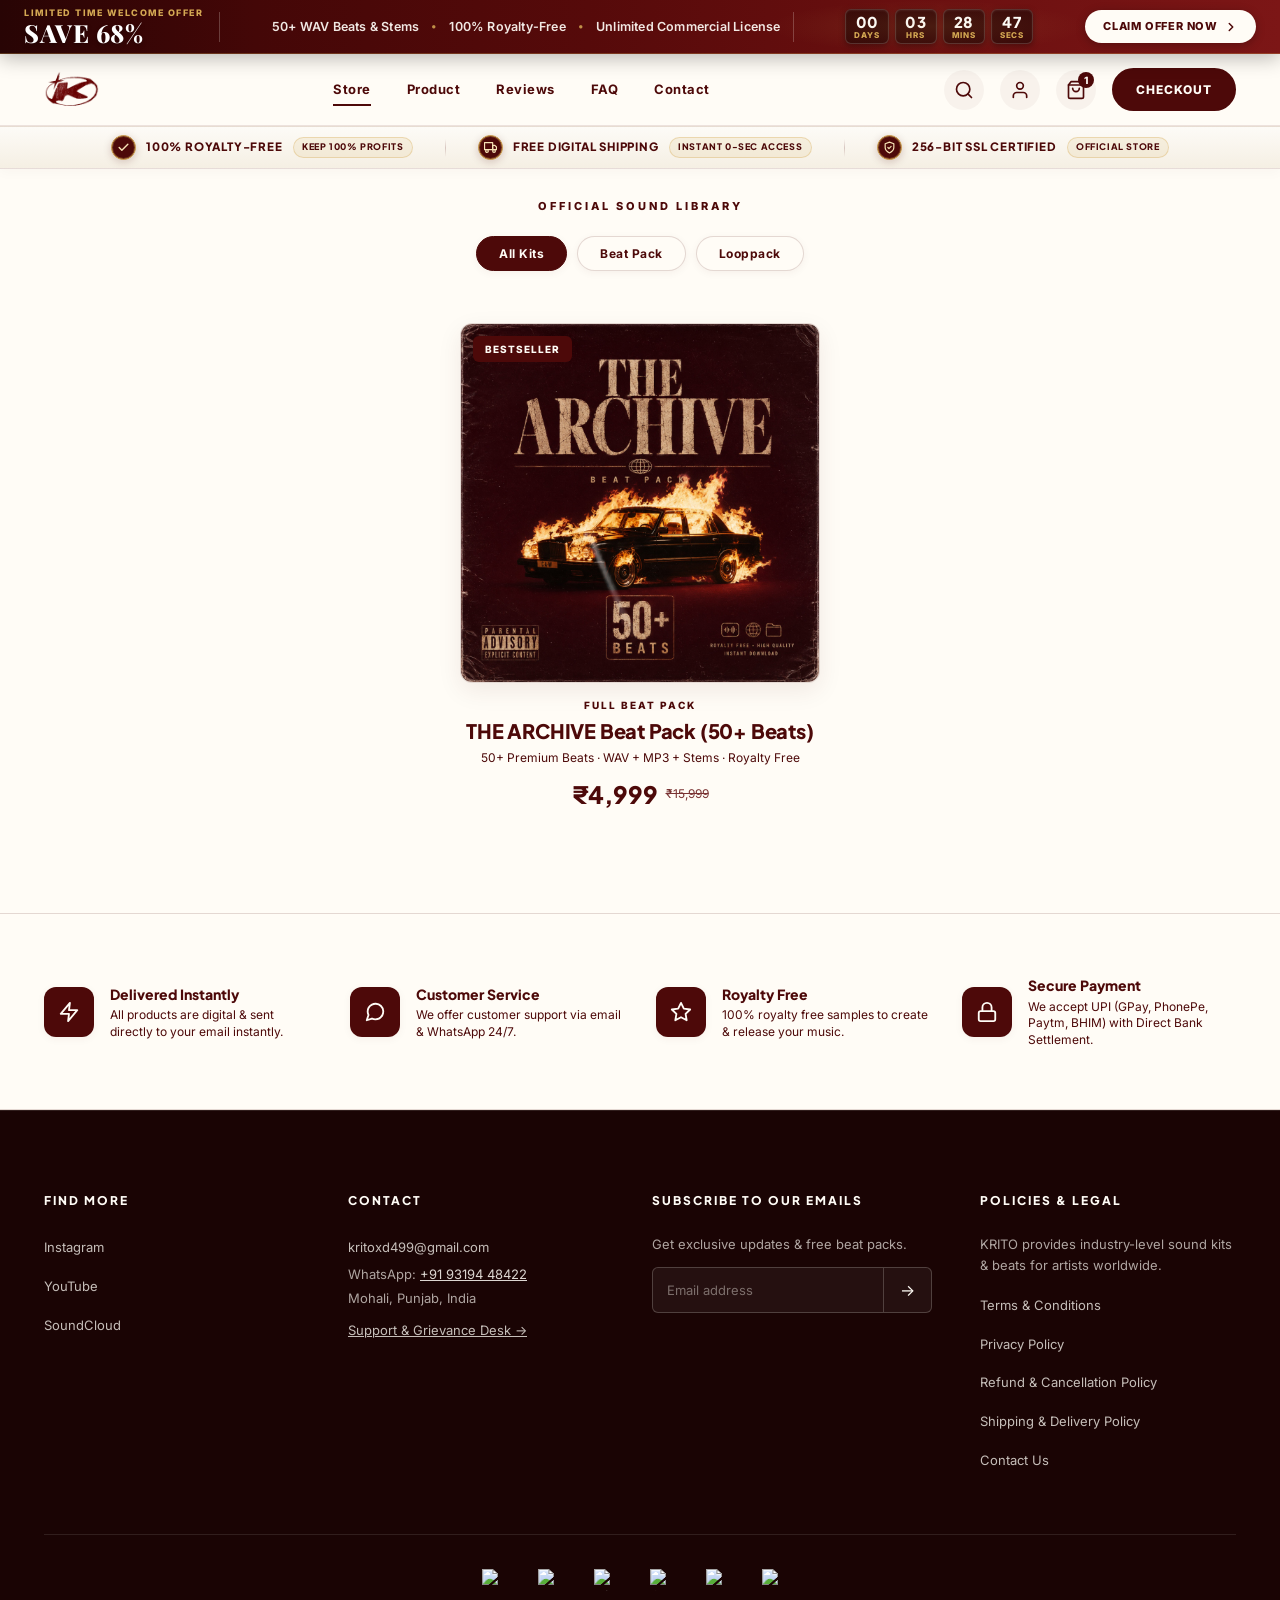
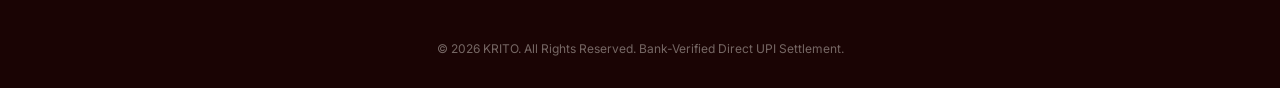
==== commit 14274454: "Ensure sticky buy bar renders strictly in a single slim horizontal line" ====
--- a/index.html
+++ b/index.html
@@ -13,7 +13,7 @@
 <link href="https://fonts.googleapis.com/css2?family=Inter:wght@400;500;600;700;800&family=Plus+Jakarta+Sans:wght@400;500;600;700;800&display=swap" rel="stylesheet">
 
 <link rel="icon" type="image/png" href="img/favicon.png">
-<link rel="stylesheet" href="styles.css?v=truststrip1">
+<link rel="stylesheet" href="styles.css?v=single_line_v9">
 </head>
 <body>
 
@@ -466,7 +466,148 @@
   </div>
 </div>
 
+<!-- GLOBAL AMAZON/SHOPIFY SLIDE-OVER CART DRAWER -->
+<div class="cart-drawer-backdrop" id="cartDrawerBackdrop" onclick="closeCartDrawer(event)">
+  <div class="cart-drawer-panel" onclick="event.stopPropagation()">
+    
+    <!-- HEADER -->
+    <div class="cart-drawer-header">
+      <div class="cart-drawer-title">
+        <span>Your Shopping Cart</span>
+        <span class="cart-drawer-count-badge" id="cartDrawerBadge">1 item</span>
+      </div>
+      <button class="cart-drawer-close-btn" onclick="closeCartDrawer()">&times;</button>
+    </div>
+
+    <!-- FREE SHIPPING PROGRESS BAR -->
+    <div class="cart-free-shipping-bar">
+      <span class="shipping-icon">⚡</span>
+      <span>You qualify for <strong>FREE Instant Email Delivery</strong>!</span>
+    </div>
+
+    <!-- CART ITEMS LIST CONTAINER -->
+    <div class="cart-drawer-body" id="cartDrawerItems">
+      <!-- DYNAMICALLY RENDERED BY CART.JS -->
+    </div>
+
+    <!-- FOOTER WITH SUBTOTAL & CHECKOUT -->
+    <div class="cart-drawer-footer">
+      <div class="cart-subtotal-row">
+        <span>Subtotal</span>
+        <span class="cart-subtotal-price" id="cartDrawerSubtotal">₹4,999</span>
+      </div>
+      <p class="cart-tax-note">Taxes &amp; instant email download included at checkout.</p>
+      
+      <a href="checkout.html" class="btn-cart-drawer-checkout">
+        <span>Proceed to Checkout</span>
+        <span id="cartDrawerCheckoutTotal">₹4,999</span>
+      </a>
+
+      <button class="btn-cart-drawer-continue" onclick="closeCartDrawer()">Continue Shopping</button>
+    </div>
+
+  </div>
+</div>
+
+<!-- TOAST NOTIFICATION -->
+<div class="cart-toast" id="cartToast">
+  <div class="toast-content">
+    <svg width="20" height="20" viewBox="0 0 24 24" fill="none" stroke="currentColor" stroke-width="2.5"><polyline points="20 6 9 17 4 12"/></svg>
+    <div class="toast-text">
+      <strong id="toastTitle">Added to Cart!</strong>
+      <span id="toastSub">KRITO Ultimate Beat Bundle 2026</span>
+    </div>
+  </div>
+</div>
+
+<!-- STICKY BOTTOM BUY BAR (Full-Width High-Converting Add-to-Cart Dock) -->
+<div class="sticky-buy-dock" id="stickyBuyDock" role="complementary" aria-label="Quick Add to Cart">
+  <div class="sticky-dock-container">
+    
+    <!-- LEFT: PRODUCT INFO -->
+    <div class="sticky-product-meta">
+      <div class="sticky-thumb-wrap">
+        <img src="img/beats/beat-b1.png?v=archive1" alt="THE ARCHIVE Beat Pack" class="sticky-thumb-img" id="stickyThumbImg" width="48" height="48">
+      </div>
+      <div class="sticky-info">
+        <span class="sticky-title" id="stickyTitle">THE ARCHIVE Beat Pack (50+ Beats)</span>
+        <div class="sticky-meta-sub">
+          <span class="stars">★★★★★</span>
+          <span class="sticky-rating-pill">4.9</span>
+          <span class="sticky-royalty-pill">100% ROYALTY-FREE</span>
+        </div>
+      </div>
+    </div>
+
+    <!-- MIDDLE: VARIANT / LICENSE SELECTOR PILL -->
+    <div class="sticky-variant-selector" id="stickyVariantBtn" onclick="toggleStickyVariantMenu(event)">
+      <div class="sticky-variant-text">
+        <div class="sticky-variant-name">
+          <span id="stickySelectedTier">Unlimited License (50+ Beats)</span>
+          <span class="sticky-variant-badge">SAVE 68%</span>
+        </div>
+        <div class="sticky-variant-detail" id="stickySelectedDesc">Keep 100% Profits • Instant WAV + Stems</div>
+      </div>
+      <svg class="sticky-variant-arrow" viewBox="0 0 24 24" fill="none" stroke="currentColor" stroke-width="2.5" stroke-linecap="round" stroke-linejoin="round">
+        <polyline points="6 9 12 15 18 9"></polyline>
+      </svg>
+
+      <!-- VARIANT DROPDOWN MENU -->
+      <div class="sticky-variant-menu" id="stickyVariantMenu" onclick="event.stopPropagation()">
+        <div class="sticky-variant-option selected" onclick="selectStickyTier('Unlimited License (50+ Beats)', 'Keep 100% Profits • Instant WAV + Stems', 'SAVE 68%')">
+          <div>
+            <div class="sticky-variant-option-name">Unlimited Commercial License</div>
+            <div class="sticky-variant-option-desc">Keep 100% Streaming &amp; Beat Royalties</div>
+          </div>
+          <span style="color:var(--cherry); font-weight:800; font-size:12px;">₹4,999</span>
+        </div>
+        <div class="sticky-variant-option" onclick="selectStickyTier('WAV + MP3 + Stems Edition', '24-Bit Studio Masters Included', 'FULL ACCESS')">
+          <div>
+            <div class="sticky-variant-option-name">Complete Stems &amp; MIDI Edition</div>
+            <div class="sticky-variant-option-desc">Individual Trackouts for DAW Mixing</div>
+          </div>
+          <span style="color:var(--cherry); font-weight:800; font-size:12px;">INCLUDED</span>
+        </div>
+      </div>
+    </div>
+
+    <!-- RIGHT: PRICING & ACTIONS -->
+    <div class="sticky-actions-group">
+      <div class="sticky-price-block">
+        <span class="sticky-price-now" id="stickyPriceNow">₹4,999</span>
+        <span class="sticky-price-was" id="stickyPriceOld">₹15,999</span>
+      </div>
+
+      <!-- PRIMARY HIGH-ENERGY BUY NOW BUTTON (KRITO Royal Cherry with shimmer) -->
+      <a href="checkout.html?id=p1" class="btn-sticky-buynow" id="stickyQuickBuyBtn" onclick="handleStickyBuyNow(event)">
+        <svg width="15" height="15" viewBox="0 0 24 24" fill="currentColor">
+          <path d="M13 2L3 14h9l-1 8 10-12h-9l1-8z"></path>
+        </svg>
+        <span>BUY NOW — <span id="stickyBtnPrice">₹4,999</span></span>
+      </a>
+
+      <!-- SECONDARY ADD TO CART BUTTON (Antique Champagne Gold) -->
+      <button type="button" class="btn-sticky-addcart" id="stickyAddToCartBtn" onclick="handleStickyAddToCart(event)">
+        <svg width="15" height="15" viewBox="0 0 24 24" fill="none" stroke="currentColor" stroke-width="2.6" stroke-linecap="round" stroke-linejoin="round">
+          <circle cx="9" cy="21" r="1"></circle>
+          <circle cx="20" cy="21" r="1"></circle>
+          <path d="M1 1h4l2.68 13.39a2 2 0 0 0 2 1.61h9.72a2 2 0 0 0 2-1.61L23 6H6"></path>
+        </svg>
+        <span>ADD TO CART</span>
+      </button>
+
+      <!-- CLOSE / MINIMIZE BUTTON -->
+      <button type="button" class="sticky-close-btn" onclick="dismissStickyBuyDock(event)" title="Dismiss sticky bar" aria-label="Dismiss">
+        &times;
+      </button>
+    </div>
+
+  </div>
+</div>
+
+<script src="cart.js"></script>
 <script src="search.js"></script>
 <script src="banner-timer.js"></script>
+<script src="sticky-buy.js?v=single_line_v9"></script>
 </body>
 </html>
--- a/styles.css
+++ b/styles.css
@@ -2431,7 +2431,7 @@
 }
 
 /* ============================================================
-   CONTACT US & COMPLIANCE STYLES (Cashfree & RBI Approved)
+   CONTACT US & COMPLIANCE STYLES (Bank-Verified Direct UPI Settlement)
    ============================================================ */
 .contact-layout-grid {
   display: grid;
@@ -2603,3 +2603,532 @@
   }
 }
 
+/* ============================================================
+   STICKY BOTTOM BUY BAR (Full-Width High-Converting Add-to-Cart Dock)
+   Edge-to-Edge Luxury Design utilizing full screen width
+   ============================================================ */
+/* ============================================================
+   STICKY BOTTOM BUY BAR — ULTRA-SLIM LUXURY SINGLE-LINE DOCK
+   ============================================================ */
+.sticky-buy-dock {
+  position: fixed;
+  bottom: 0;
+  left: 0;
+  right: 0;
+  width: 100%;
+  transform: translateY(105%);
+  opacity: 0;
+  pointer-events: none;
+  background: rgba(255, 252, 246, 0.98);
+  backdrop-filter: blur(24px) saturate(180%);
+  -webkit-backdrop-filter: blur(24px) saturate(180%);
+  border-top: 1.5px solid rgba(77, 9, 9, 0.14);
+  border-bottom: none;
+  border-left: none;
+  border-right: none;
+  border-radius: 0;
+  box-shadow: 0 -6px 28px rgba(77, 9, 9, 0.10);
+  padding: 8px 0;
+  z-index: 9999;
+  transition: transform 0.35s cubic-bezier(0.16, 1, 0.3, 1), opacity 0.3s ease;
+  display: flex !important;
+  align-items: center !important;
+  justify-content: center !important;
+}
+
+.sticky-buy-dock.is-visible {
+  transform: translateY(0);
+  opacity: 1;
+  pointer-events: auto;
+}
+
+.sticky-dock-container {
+  width: 100%;
+  max-width: 1600px;
+  margin: 0 auto;
+  padding: 0 28px;
+  display: flex !important;
+  flex-direction: row !important;
+  flex-wrap: nowrap !important;
+  align-items: center !important;
+  justify-content: space-between !important;
+  gap: 16px;
+  box-sizing: border-box;
+}
+
+/* Left: Sleek Single-Line Product Presentation */
+.sticky-product-meta {
+  display: flex !important;
+  flex-direction: row !important;
+  align-items: center !important;
+  gap: 12px;
+  min-width: 0;
+  flex: 0 1 auto;
+  white-space: nowrap;
+}
+
+.sticky-thumb-wrap {
+  position: relative;
+  width: 44px;
+  height: 44px;
+  border-radius: 9px;
+  overflow: hidden;
+  border: 1.5px solid rgba(77, 9, 9, 0.16);
+  box-shadow: 0 2px 8px rgba(77, 9, 9, 0.10);
+  flex-shrink: 0;
+}
+
+.sticky-thumb-img {
+  width: 100%;
+  height: 100%;
+  object-fit: cover;
+  display: block;
+}
+
+.sticky-info {
+  display: flex;
+  flex-direction: column;
+  gap: 2px;
+  min-width: 0;
+}
+
+.sticky-title {
+  font-family: var(--font-heading);
+  font-size: 13.5px;
+  font-weight: 900;
+  color: var(--cherry);
+  white-space: nowrap;
+  letter-spacing: 0.2px;
+  line-height: 1.2;
+}
+
+.sticky-meta-sub {
+  font-size: 10.5px;
+  font-weight: 700;
+  color: var(--cherry-light);
+  display: flex;
+  align-items: center;
+  gap: 6px;
+  white-space: nowrap;
+}
+
+.sticky-meta-sub .stars {
+  color: var(--gold);
+  letter-spacing: 1px;
+  font-size: 10.5px;
+  flex-shrink: 0;
+}
+
+.sticky-rating-pill {
+  font-size: 9.5px;
+  font-weight: 800;
+  color: var(--cherry);
+  background: rgba(77, 9, 9, 0.06);
+  padding: 1.5px 5px;
+  border-radius: 4px;
+  border: 1px solid rgba(77, 9, 9, 0.12);
+}
+
+.sticky-royalty-pill {
+  font-size: 9px;
+  font-weight: 800;
+  color: #2D6A4F;
+  background: rgba(45, 106, 79, 0.08);
+  padding: 1.5px 6px;
+  border-radius: 4px;
+  border: 1px solid rgba(45, 106, 79, 0.20);
+  letter-spacing: 0.3px;
+}
+
+/* Middle: License & Tier Selector Pill (Slim Single Line) */
+.sticky-variant-selector {
+  display: inline-flex;
+  flex-direction: row;
+  align-items: center;
+  gap: 10px;
+  background: #FFFFFF;
+  border: 1.5px solid rgba(77, 9, 9, 0.16);
+  border-radius: 10px;
+  padding: 5px 14px;
+  cursor: pointer;
+  flex: 0 0 auto;
+  max-width: 380px;
+  transition: all 0.25s cubic-bezier(0.4, 0, 0.2, 1);
+  position: relative;
+  box-shadow: 0 2px 6px rgba(77, 9, 9, 0.04);
+  white-space: nowrap;
+}
+
+.sticky-variant-selector:hover {
+  background: #FFFAF5;
+  border-color: var(--cherry);
+  box-shadow: 0 4px 14px rgba(77, 9, 9, 0.10);
+  transform: translateY(-1px);
+}
+
+.sticky-variant-text {
+  display: flex;
+  flex-direction: column;
+  gap: 1px;
+  text-align: left;
+}
+
+.sticky-variant-name {
+  font-family: var(--font-heading);
+  font-size: 11.5px;
+  font-weight: 800;
+  color: var(--cherry);
+  letter-spacing: 0.2px;
+  display: flex;
+  align-items: center;
+  gap: 6px;
+  line-height: 1.2;
+}
+
+.sticky-variant-badge {
+  background: var(--gold);
+  color: #1A0404;
+  font-size: 8.5px;
+  font-weight: 800;
+  padding: 1px 5px;
+  border-radius: 100px;
+  letter-spacing: 0.4px;
+}
+
+.sticky-variant-detail {
+  font-size: 9.5px;
+  color: #7A2E2E;
+  font-weight: 600;
+  line-height: 1.2;
+}
+
+.sticky-variant-arrow {
+  color: var(--cherry);
+  width: 13px;
+  height: 13px;
+  transition: transform 0.2s ease;
+  flex-shrink: 0;
+}
+
+/* Dropdown Menu for Variant Selector */
+.sticky-variant-menu {
+  position: absolute;
+  bottom: calc(100% + 10px);
+  left: 0;
+  width: 320px;
+  background: #FFFDF9;
+  border: 1.5px solid rgba(77, 9, 9, 0.20);
+  border-radius: 14px;
+  box-shadow: 0 14px 36px rgba(77, 9, 9, 0.16);
+  padding: 8px;
+  display: none;
+  flex-direction: column;
+  gap: 6px;
+  z-index: 10000;
+}
+
+.sticky-variant-menu.show {
+  display: flex;
+  animation: stickyMenuFade 0.2s ease;
+}
+
+@keyframes stickyMenuFade {
+  from { opacity: 0; transform: translateY(5px); }
+  to { opacity: 1; transform: translateY(0); }
+}
+
+.sticky-variant-option {
+  padding: 9px 12px;
+  border-radius: 8px;
+  cursor: pointer;
+  display: flex;
+  justify-content: space-between;
+  align-items: center;
+  transition: background 0.15s ease;
+  border: 1px solid transparent;
+}
+
+.sticky-variant-option:hover,
+.sticky-variant-option.selected {
+  background: rgba(77, 9, 9, 0.06);
+  border-color: rgba(77, 9, 9, 0.16);
+}
+
+.sticky-variant-option-name {
+  font-family: var(--font-heading);
+  font-size: 12px;
+  font-weight: 800;
+  color: var(--cherry);
+}
+
+.sticky-variant-option-desc {
+  font-size: 10px;
+  color: #7A2E2E;
+  font-weight: 500;
+  margin-top: 1.5px;
+}
+
+/* Right: Pricing & Full CTAs (Single Line Aligned) */
+.sticky-actions-group {
+  display: flex !important;
+  flex-direction: row !important;
+  align-items: center !important;
+  gap: 12px;
+  flex-shrink: 0;
+  white-space: nowrap;
+}
+
+.sticky-price-block {
+  display: flex;
+  flex-direction: column;
+  align-items: flex-end;
+  line-height: 1.15;
+}
+
+.sticky-price-now {
+  font-family: var(--font-heading);
+  font-size: 19px;
+  font-weight: 900;
+  color: var(--cherry);
+  letter-spacing: 0.2px;
+}
+
+.sticky-price-was {
+  font-size: 11px;
+  color: var(--text-muted);
+  text-decoration: line-through;
+}
+
+/* Primary High-Energy BUY NOW Button (KRITO Royal Cherry with shimmer) */
+.btn-sticky-buynow,
+.btn-sticky-cart {
+  position: relative;
+  overflow: hidden;
+  background: var(--cherry);
+  color: var(--cream);
+  font-family: var(--font-heading);
+  font-size: 12.5px;
+  font-weight: 800;
+  letter-spacing: 0.7px;
+  text-transform: uppercase;
+  padding: 10px 22px;
+  border-radius: 100px;
+  border: 1.5px solid var(--cherry);
+  box-shadow: 0 3px 14px rgba(77, 9, 9, 0.22);
+  cursor: pointer;
+  display: inline-flex;
+  align-items: center;
+  gap: 6px;
+  transition: all 0.25s cubic-bezier(0.4, 0, 0.2, 1);
+  white-space: nowrap;
+  text-decoration: none;
+}
+
+.btn-sticky-buynow:hover,
+.btn-sticky-cart:hover {
+  background: var(--cherry-dark);
+  color: var(--cream);
+  transform: translateY(-2px);
+  box-shadow: 0 6px 22px rgba(77, 9, 9, 0.38);
+}
+
+.btn-sticky-buynow:active,
+.btn-sticky-cart:active {
+  transform: translateY(0);
+}
+
+.btn-sticky-buynow::after,
+.btn-sticky-cart::after {
+  content: '';
+  position: absolute;
+  top: 0;
+  left: -120%;
+  width: 60%;
+  height: 100%;
+  background: linear-gradient(90deg, transparent, rgba(255, 255, 255, 0.35), transparent);
+  transform: skewX(-20deg);
+  animation: stickyBtnShimmer 3.5s infinite;
+}
+
+@keyframes stickyBtnShimmer {
+  0% { left: -120%; }
+  25%, 100% { left: 160%; }
+}
+
+/* Secondary High-Conversion ADD TO CART Button (Antique Champagne Gold) */
+.btn-sticky-addcart,
+.btn-sticky-quickpay {
+  background: var(--gold);
+  color: #1A0404;
+  font-family: var(--font-heading);
+  font-size: 12px;
+  font-weight: 800;
+  letter-spacing: 0.5px;
+  text-transform: uppercase;
+  padding: 10px 18px;
+  border-radius: 100px;
+  border: 1px solid rgba(255, 255, 255, 0.4);
+  box-shadow: 0 3px 10px rgba(212, 168, 83, 0.30);
+  cursor: pointer;
+  display: inline-flex;
+  align-items: center;
+  gap: 5px;
+  transition: all 0.25s ease;
+  white-space: nowrap;
+  text-decoration: none;
+}
+
+.btn-sticky-addcart:hover,
+.btn-sticky-quickpay:hover {
+  background: #E5B860;
+  color: #1A0404;
+  transform: translateY(-2px);
+  box-shadow: 0 5px 18px rgba(212, 168, 83, 0.50);
+}
+
+.btn-sticky-addcart:active,
+.btn-sticky-quickpay:active {
+  transform: translateY(0);
+}
+
+/* Dismiss / Close Button */
+.sticky-close-btn {
+  background: none;
+  border: none;
+  color: rgba(77, 9, 9, 0.45);
+  font-size: 20px;
+  line-height: 1;
+  cursor: pointer;
+  padding: 5px;
+  border-radius: 50%;
+  display: flex;
+  align-items: center;
+  justify-content: center;
+  transition: all 0.2s ease;
+}
+
+.sticky-close-btn:hover {
+  color: var(--cherry);
+  background: rgba(77, 9, 9, 0.08);
+}
+
+/* RESPONSIVE DESIGN FOR TABLET & MOBILE */
+@media (max-width: 1280px) {
+  .sticky-dock-container {
+    padding: 0 20px;
+    gap: 12px;
+  }
+}
+
+@media (max-width: 1100px) {
+  .sticky-variant-selector {
+    display: none !important;
+  }
+}
+
+@media (max-width: 768px) {
+  .sticky-buy-dock {
+    padding: 8px 0;
+  }
+
+  .sticky-dock-container {
+    padding: 0 12px;
+    gap: 10px;
+  }
+
+  .sticky-thumb-wrap {
+    width: 40px;
+    height: 40px;
+    border-radius: 8px;
+  }
+
+  .sticky-title {
+    font-size: 12.5px;
+    max-width: 130px;
+    overflow: hidden;
+    text-overflow: ellipsis;
+  }
+
+  .sticky-meta-sub {
+    font-size: 9.5px;
+    gap: 4px;
+  }
+
+  .sticky-royalty-pill {
+    display: none !important;
+  }
+
+  .sticky-actions-group {
+    gap: 8px;
+  }
+
+  .sticky-price-block {
+    display: none !important;
+  }
+
+  .btn-sticky-buynow,
+  .btn-sticky-cart {
+    padding: 9px 14px;
+    font-size: 11px;
+    letter-spacing: 0.5px;
+    gap: 4px;
+  }
+
+  .btn-sticky-addcart,
+  .btn-sticky-quickpay {
+    padding: 9px 12px;
+    font-size: 11px;
+    letter-spacing: 0.4px;
+    display: inline-flex;
+    gap: 4px;
+  }
+
+  .sticky-close-btn {
+    display: none !important;
+  }
+}
+
+@media (max-width: 440px) {
+  .sticky-dock-container {
+    padding: 0 8px;
+    gap: 6px;
+  }
+
+  .sticky-thumb-wrap {
+    width: 36px;
+    height: 36px;
+  }
+
+  .sticky-title {
+    font-size: 11px;
+    max-width: 85px;
+  }
+
+  .sticky-meta-sub {
+    display: none !important;
+  }
+
+  .btn-sticky-buynow,
+  .btn-sticky-cart {
+    padding: 8px 10px;
+    font-size: 10px;
+    gap: 3px;
+  }
+
+  .btn-sticky-addcart,
+  .btn-sticky-quickpay {
+    padding: 8px 8px;
+    font-size: 10px;
+    gap: 3px;
+  }
+}
+
+/* Auto-hide sticky dock when cart drawer or search modal is active */
+.cart-drawer-backdrop.show ~ .sticky-buy-dock,
+.search-overlay-backdrop.show ~ .sticky-buy-dock {
+  opacity: 0 !important;
+  pointer-events: none !important;
+  transform: translateY(105%) !important;
+}
+
+
